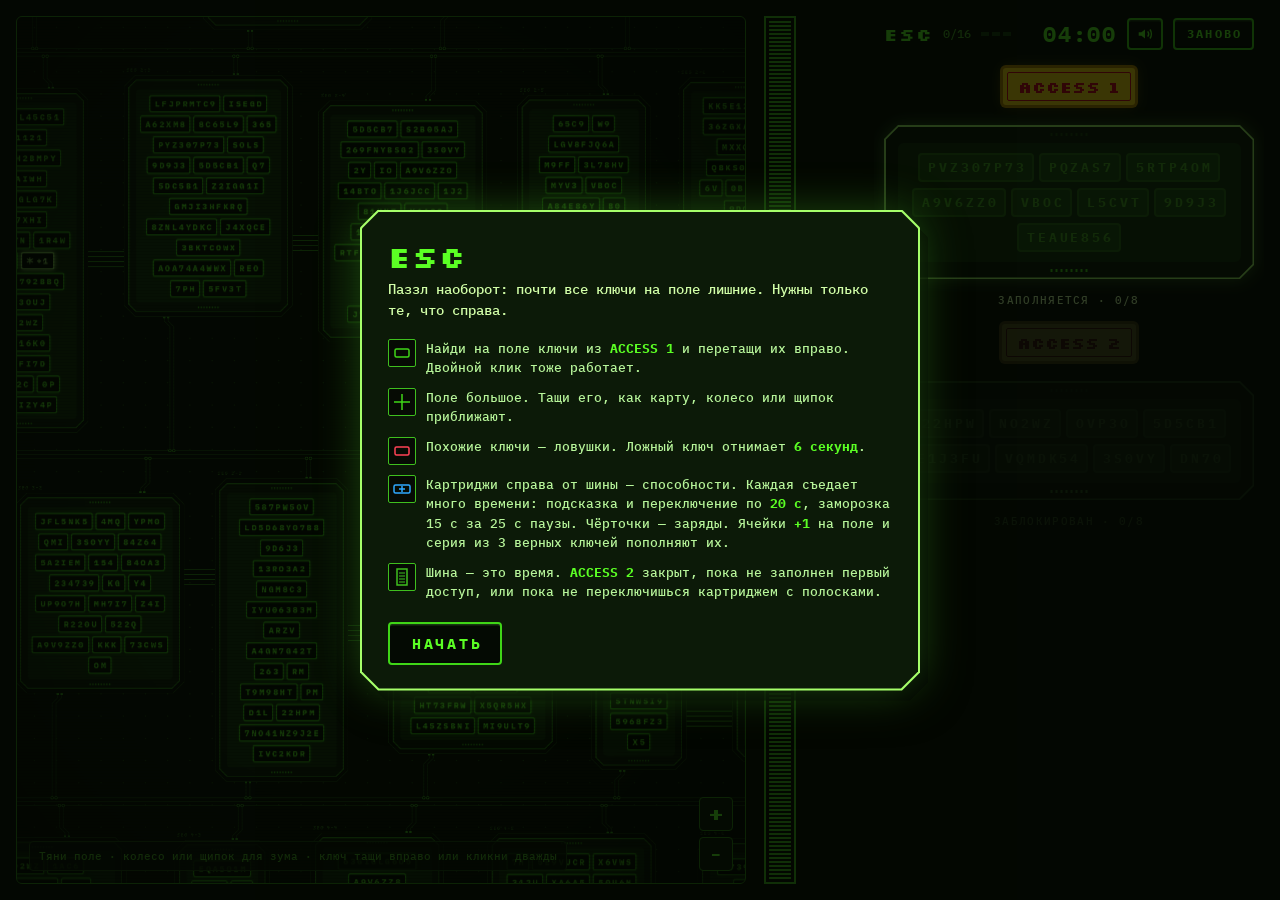
==== esc/index.html @ 10e75f6a "Add files via upload" ====
<!doctype html>
<html lang="ru">
<head>
<meta charset="utf-8">
<meta name="viewport" content="width=device-width, initial-scale=1, viewport-fit=cover">
<meta name="theme-color" content="#060b04">
<meta name="description" content="ESC Keyhunt — паззл наоборот: найди нужные ключи среди сотен лишних, пока шина не опустела.">
<title>ESC Keyhunt</title>
<link rel="icon" href="data:image/svg+xml,%3Csvg xmlns='http://www.w3.org/2000/svg' viewBox='0 0 32 32'%3E%3Crect width='32' height='32' rx='4' fill='%23060b04'/%3E%3Crect x='5' y='10' width='22' height='12' rx='2' fill='none' stroke='%233fd617' stroke-width='2.5'/%3E%3Crect x='9' y='14' width='4' height='4' fill='%235bff24'/%3E%3Crect x='15' y='14' width='8' height='4' fill='%235bff24'/%3E%3C/svg%3E">
<link rel="preconnect" href="https://fonts.googleapis.com">
<link rel="preconnect" href="https://fonts.gstatic.com" crossorigin>
<link rel="stylesheet" href="https://fonts.googleapis.com/css2?family=IBM+Plex+Mono:wght@500;700&family=Silkscreen:wght@400;700&display=swap">
<style>
/* Layout: pannable key field | data-bus timer + ability cartridges | access entities to fill. Single dark CRT look by design. */
:root{
  --board:#060b04; --module:#0c1a08; --module-inner:#13300c;
  --line:#2f8a16; --trace:#1a3f0e; --trace-hot:#3fbf1e;
  --key-fill:#040a03; --key-stroke:#3fd617; --key-text:#5bff24;
  --dim-fill:#1d4c10; --dim-stroke:#2a6a16; --dim-text:#47a824;
  --act-fill:#0a2205; --act-stroke:#a6ff6a; --act-text:#d2ffa8;
  --yellow:#ffe014; --yellow-deep:#b88a00; --red:#d4001c; --red-hot:#ff4256; --blue:#2fa8ff;
  --burn-fill:#170705; --burn-stroke:#6e1d14; --burn-text:#b5503f;
  --shade:rgba(3,7,2,.78);
  --font-key:"IBM Plex Mono", ui-monospace, Menlo, Consolas, monospace;
  --font-px:"Silkscreen", "IBM Plex Mono", ui-monospace, monospace;
  color-scheme:dark;
}
html{height:100%;box-sizing:border-box}
*,*::before,*::after{box-sizing:inherit}
body{height:100%;margin:0;background:var(--board);color:var(--key-text);font-family:var(--font-key);overflow:hidden;-webkit-font-smoothing:antialiased}
button{font:inherit;color:inherit}
[hidden]{display:none!important}
:focus-visible{outline:2px solid var(--yellow);outline-offset:2px}

.oct{clip-path:polygon(var(--c) 0,calc(100% - var(--c)) 0,100% var(--c),100% calc(100% - var(--c)),calc(100% - var(--c)) 100%,var(--c) 100%,0 calc(100% - var(--c)),0 var(--c))}

#app{height:100%;display:grid;grid-template-columns:minmax(0,1fr) auto minmax(300px,390px);gap:18px;
  padding-block:16px;padding-left:max(16px,env(safe-area-inset-left,0px));padding-right:max(16px,env(safe-area-inset-right,0px))}

/* ---------- field ---------- */
.field{position:relative;overflow:hidden;min-height:0;border:1.5px solid var(--line);border-radius:6px;background:var(--board);touch-action:none;cursor:grab;user-select:none;-webkit-user-select:none}
.field.panning{cursor:grabbing}
#world{position:absolute;left:0;top:0;transform-origin:0 0;will-change:transform;
  background-image:radial-gradient(circle,var(--trace) 1px,transparent 1.7px);background-size:40px 40px;background-position:20px 20px}
#traces{position:absolute;left:0;top:0;pointer-events:none}
.crt{position:absolute;inset:0;pointer-events:none;z-index:3;
  background:repeating-linear-gradient(to bottom,rgba(0,0,0,.16) 0 1px,transparent 1px 3px),
             radial-gradient(ellipse at center,transparent 58%,rgba(0,0,0,.5) 100%)}

.module{position:absolute}
.module .halo{--c:20px;position:absolute;inset:-8px;background:var(--trace)}
.module .halo::after{content:"";--c:19.6px;position:absolute;inset:1px;background:var(--board);clip-path:inherit}
.packet{position:absolute;left:0;top:0;width:16px;height:2px;border-radius:1px;background:var(--act-stroke);box-shadow:0 0 6px var(--act-stroke),0 0 12px rgba(166,255,106,.5);
  offset-rotate:auto;offset-distance:0%;will-change:offset-distance;animation:travel var(--dur,8s) linear infinite;animation-delay:var(--delay,0s);pointer-events:none;opacity:0}
@keyframes travel{0%{offset-distance:0%;opacity:0}3%{opacity:1}96%{opacity:1}100%{offset-distance:100%;opacity:0}}
@media (prefers-reduced-motion:reduce){.packet{display:none}}
.shell{--c:14px;position:relative;background:var(--line);padding:1.5px}
.body{--c:13.4px;position:relative;background:var(--module);padding:16px 12px}
.ticks{position:absolute;left:50%;transform:translateX(-50%);display:flex;gap:3px}
.ticks.t{top:6px}.ticks.b{bottom:6px}
.ticks i{width:2px;height:3px;background:var(--key-stroke)}
.keys{background:var(--module-inner);border-radius:6px;padding:10px 6px;display:flex;flex-wrap:wrap;gap:6px 5px;justify-content:center}

.key{display:inline-block;white-space:nowrap;font:700 15px/15px var(--font-key);letter-spacing:.23em;
  padding:6px calc(8px - .23em) 6px 8px;border:2px solid var(--key-stroke);border-radius:4px;background:var(--key-fill);color:var(--key-text);
  box-shadow:0 0 6px rgba(64,255,26,.18),inset 0 1.5px 0 rgba(128,255,89,.18),inset 0 -2px 0 rgba(0,0,0,.45)}
.field .key{cursor:grab}
.field .key:hover{border-color:var(--act-stroke);background:var(--act-fill);color:var(--act-text);box-shadow:0 0 10px rgba(128,255,77,.7)}
.key.dim{background:var(--dim-fill);border-color:var(--dim-stroke);color:var(--dim-text);box-shadow:none}
.field .key.spent{background:var(--dim-fill);border-color:var(--dim-stroke);color:var(--dim-text);box-shadow:none;opacity:.4;cursor:default}
.field .key.burned{background:var(--burn-fill);border-color:var(--burn-stroke);color:var(--burn-text);box-shadow:none;cursor:not-allowed}
.key.hint{border-color:var(--yellow)!important;box-shadow:0 0 14px rgba(255,224,20,.85)!important;animation:pulse .7s ease-in-out infinite alternate}
.key.shake{animation:shake .38s}
.key.ghost{position:fixed;z-index:60;pointer-events:none;border-color:var(--act-stroke);background:var(--act-fill);color:var(--act-text);
  box-shadow:0 0 14px rgba(128,255,77,.8),6px 8px 0 rgba(0,0,0,.6);transform-origin:center}
.key.ghost.bad{border-color:var(--red-hot);color:#ffb0b8;box-shadow:0 0 14px rgba(255,66,86,.8)}
@keyframes pulse{from{transform:scale(1)}to{transform:scale(1.12)}}
@keyframes shake{0%,100%{transform:translateX(0)}20%{transform:translateX(-5px)}40%{transform:translateX(5px)}60%{transform:translateX(-3px)}80%{transform:translateX(3px)}}

/* magnifier = Key Focus */
.focus{position:absolute;z-index:4;pointer-events:none;transform:translate(-50%,-50%);filter:drop-shadow(6px 8px 0 rgba(0,0,0,.7)) drop-shadow(0 0 16px rgba(102,255,51,.35))}
.focus .fo{--c:10px;background:var(--act-stroke);padding:3px}
.focus .fi{--c:8.8px;background:var(--key-fill);padding:11px 18px 12px 20px;font:700 24px/24px var(--font-key);letter-spacing:.23em;color:var(--key-text);white-space:nowrap}

.zoom{position:absolute;right:12px;bottom:12px;z-index:5;display:flex;flex-direction:column;gap:6px}
.zoom button{width:34px;height:34px;border:1.5px solid var(--line);border-radius:4px;background:var(--module);color:var(--key-text);font:700 16px/1 var(--font-px);cursor:pointer}
.zoom button:hover{border-color:var(--act-stroke)}
.legend{position:absolute;left:12px;bottom:12px;z-index:5;font:500 11px/1.5 var(--font-key);color:var(--dim-text);background:rgba(6,11,4,.8);padding:6px 9px;border:1px solid var(--trace);border-radius:4px;max-width:calc(100% - 80px)}
.toast{position:absolute;left:50%;top:14px;z-index:6;transform:translate(-50%,-8px);opacity:0;transition:opacity .2s,transform .2s;
  font:700 13px/1.3 var(--font-key);letter-spacing:.05em;padding:8px 14px;border-radius:4px;border:1.5px solid var(--line);background:var(--module);color:var(--key-text);pointer-events:none;text-align:center;max-width:calc(100% - 32px)}
.toast.show{opacity:1;transform:translate(-50%,0)}
.toast.bad{border-color:var(--red-hot);color:#ffb8bf;background:#1b0507}
.toast.warn{border-color:var(--yellow);color:var(--yellow);background:#191503}

/* ---------- rail: bus + abilities ---------- */
.rail{display:flex;gap:14px;align-items:stretch;min-height:0}
.bus{position:relative;width:32px;border:2px solid var(--trace-hot);background:var(--board)}
.bus .lanes{position:absolute;inset:3px;background:repeating-linear-gradient(to bottom,var(--lane,var(--trace-hot)) 0 2px,transparent 2px 4px)}
.bus .drain{position:absolute;left:3px;right:3px;top:3px;height:calc((100% - 6px) * var(--spent,0));background:repeating-linear-gradient(to bottom,var(--trace) 0 2px,var(--board) 2px 4px)}
.bus .flash{position:absolute;inset:0;background:var(--red-hot);opacity:0;pointer-events:none}
.bus .flash.on{animation:flash .5s}
.bus .flash.spend{background:var(--yellow)}
@keyframes flash{0%{opacity:.7}100%{opacity:0}}
#app.frozen .bus{--lane:var(--blue);border-color:var(--blue);box-shadow:0 0 14px rgba(47,168,255,.45)}
#app.low:not(.frozen) .bus{--lane:var(--red-hot);border-color:var(--red-hot);animation:lowblink 1s steps(2) infinite}
@keyframes lowblink{50%{border-color:var(--trace-hot)}}

.abilities{display:flex;flex-direction:column;justify-content:center;gap:16px}
.card{position:relative;width:46px;height:62px;padding:0;border:1.5px solid var(--trace-hot);border-radius:2px;background:var(--module);cursor:pointer;display:block}
.card svg{position:absolute;left:9px;top:10px;width:28px;height:28px}
.card .idx{position:absolute;right:4px;top:3px;font:400 7px/1 var(--font-px);color:var(--trace-hot)}
.card .port{position:absolute;left:5px;right:5px;bottom:6px;height:10px;background:var(--yellow);border-radius:1px;display:flex;justify-content:center;align-items:center;gap:4px;padding:0 3px;transition:background .2s}
.card .port i{width:4px;height:6px;background:var(--yellow-deep)}
.card .port i.pop{animation:pipout .45s ease-out forwards}
@keyframes pipout{0%{transform:scaleY(1.8);background:#fff}100%{transform:scaleY(0);opacity:0}}
.card .port.empty{background:#3a3720}
.card .port i.add{animation:pipin .5s ease-out}
@keyframes pipin{0%{transform:scaleY(0);background:#fff}60%{transform:scaleY(1.9);background:#fff}100%{transform:scaleY(1)}}
.card.charged{animation:charged .7s ease-out}
@keyframes charged{0%{box-shadow:0 0 0 0 rgba(255,224,20,.9);border-color:var(--yellow)}100%{box-shadow:0 0 0 14px rgba(255,224,20,0)}}

/* charge cells on the field */
.key.cell{--cc:var(--act-stroke);display:inline-flex;align-items:center;gap:5px;letter-spacing:.1em;padding:6px 9px 6px 7px;
  border-color:var(--cc);color:var(--cc);background:var(--key-fill);box-shadow:0 0 9px var(--cc),inset 0 0 8px rgba(0,0,0,.7);animation:cellglow 1.4s ease-in-out infinite alternate}
.key.cell svg{width:14px;height:14px;flex:none}
.cell-hint{--cc:#ff4256}.cell-freeze{--cc:#2fa8ff}.cell-swap{--cc:#a6ff6a}
.field .key.cell:hover{border-color:var(--cc);color:var(--cc);background:var(--act-fill);box-shadow:0 0 16px var(--cc)}
.field .key.cell.spent{animation:none;box-shadow:none}
@keyframes cellglow{to{filter:brightness(1.45)}}
.streak{font:700 11px/1 var(--font-key);letter-spacing:.1em;color:var(--dim-text);display:flex;gap:3px;align-items:center}
.streak i{width:8px;height:4px;background:var(--trace)}
.streak i.lit{background:#ff4256;box-shadow:0 0 5px #ff4256}
.card:hover:not(:disabled){border-color:var(--act-stroke);box-shadow:0 0 12px rgba(128,255,77,.5)}
.card:disabled{opacity:.35;cursor:not-allowed}
.card:disabled .port{background:#4d4a2a}
.card.on{border-color:var(--blue);box-shadow:0 0 14px rgba(47,168,255,.6)}
.card .tip{position:absolute;right:calc(100% + 10px);top:50%;transform:translateY(-50%);white-space:nowrap;font:500 11px/1.3 var(--font-key);color:var(--act-text);
  background:var(--module);border:1px solid var(--line);padding:5px 8px;border-radius:3px;opacity:0;pointer-events:none;transition:opacity .15s;z-index:8}
.card:hover .tip,.card:focus-visible .tip{opacity:1}

/* ---------- panel: access entities ---------- */
.panel{display:flex;flex-direction:column;gap:18px;min-height:0;overflow-y:auto;overflow-x:hidden;padding:2px 10px 10px}
.hud{display:flex;align-items:center;gap:10px;flex-wrap:wrap}
.brand{font:700 18px/1 var(--font-px);color:var(--key-text);letter-spacing:.06em}
.clock{font:700 22px/1 var(--font-key);letter-spacing:.08em;color:var(--key-text);font-variant-numeric:tabular-nums;margin-left:auto}
#app.low .clock{color:var(--red-hot)}
#app.frozen .clock{color:var(--blue)}
.score{font:500 12px/1 var(--font-key);color:var(--dim-text);font-variant-numeric:tabular-nums}
.btn{font:700 12px/1 var(--font-key);letter-spacing:.18em;padding:8px 10px 8px 12px;border:2px solid var(--key-stroke);border-radius:4px;background:var(--key-fill);color:var(--key-text);cursor:pointer;
  box-shadow:inset 0 1.5px 0 rgba(128,255,89,.18),inset 0 -2px 0 rgba(0,0,0,.45)}
.btn:hover{border-color:var(--act-stroke);box-shadow:0 0 10px rgba(128,255,77,.6)}
.btn.big{font-size:15px;padding:12px 18px 12px 22px}

.entity{display:flex;flex-direction:column;align-items:center;gap:16px;transition:opacity .25s,filter .25s}
.entity.locked{opacity:.34;filter:saturate(.6)}
.entity .emod{position:relative;width:100%;margin-top:4px}
.entity .shell{transition:background .2s}
.entity.active .shell{background:var(--act-stroke)}
.entity.active .emod{filter:drop-shadow(0 0 8px rgba(128,255,77,.35))}
.entity.done .shell{background:var(--line)}
.panel.drop .entity.active .shell{background:var(--yellow)}
.panel.drop .entity.active .emod{filter:drop-shadow(0 0 14px rgba(255,224,20,.5))}
.entity .keys{min-height:60px}
.entity .key{font-size:13px;line-height:13px}
.entity .key.got{animation:got .45s ease-out}
@keyframes got{0%{transform:scale(1.35);box-shadow:0 0 18px rgba(128,255,77,.9)}100%{transform:scale(1)}}
.ticks.prog i{background:var(--trace)}
.ticks.prog i.lit{background:var(--act-stroke);box-shadow:0 0 4px var(--act-stroke)}
.state{font:500 11px/1 var(--font-key);letter-spacing:.12em;color:var(--dim-text);text-transform:uppercase}
.entity.active .state{color:var(--act-text)}
.entity.done .state{color:var(--yellow)}

.tag{background:var(--yellow);border-radius:3px;padding:4px;box-shadow:0 0 0 3px var(--yellow-deep),0 0 14px rgba(255,217,0,.35)}
.tag span{display:block;border:1.5px solid var(--red);border-radius:2px;padding:6px 10px 5px;font:700 16px/1 var(--font-px);color:var(--red);white-space:nowrap}
.entity.locked .tag{box-shadow:0 0 0 3px var(--yellow-deep)}

/* ---------- overlays ---------- */
.overlay{position:fixed;inset:0;z-index:80;display:grid;place-items:center;background:var(--shade);padding:16px}
.dialog{filter:drop-shadow(0 0 22px rgba(102,255,51,.25)) drop-shadow(8px 10px 0 rgba(0,0,0,.7));max-width:min(560px,100%);width:100%}
.dialog .shell{--c:18px;padding:2px;background:var(--act-stroke)}
.dialog .body{--c:17px;padding:28px 26px 24px;background:var(--module);max-height:calc(100vh - 64px);overflow:auto}
.dialog h1{margin:0 0 6px;font:700 30px/1.1 var(--font-px);color:var(--key-text);letter-spacing:.04em;text-wrap:balance}
.dialog h1.bad{color:var(--red-hot)}
.dialog .sub{margin:0 0 18px;font:500 14px/1.5 var(--font-key);color:var(--act-text)}
.rules{list-style:none;margin:0 0 20px;padding:0;display:grid;gap:10px;font:500 13px/1.5 var(--font-key);color:#b7f59a}
.rules li{display:grid;grid-template-columns:28px 1fr;gap:10px;align-items:start}
.rules b{color:var(--key-text)}
.rules .ic{width:28px;height:28px;border:1.5px solid var(--trace-hot);border-radius:2px;background:var(--board);display:grid;place-items:center}
.rules .ic svg{width:20px;height:20px}
.stats{display:grid;grid-template-columns:repeat(3,1fr);gap:10px;margin:0 0 20px}
.stats div{background:var(--module-inner);border-radius:6px;padding:10px 12px}
.stats dt{font:500 10px/1 var(--font-key);letter-spacing:.14em;color:var(--dim-text);text-transform:uppercase;margin:0 0 6px}
.stats dd{margin:0;font:700 20px/1 var(--font-key);color:var(--key-text);font-variant-numeric:tabular-nums}
.actions{display:flex;gap:10px;flex-wrap:wrap}

/* ---------- effects ---------- */
.crt{animation:flicker 5s steps(1) infinite}
.crt::after{content:"";position:absolute;left:0;right:0;top:-140px;height:140px;background:linear-gradient(to bottom,transparent,rgba(120,255,80,.05) 60%,transparent);animation:roll 8s linear infinite}
@keyframes flicker{0%{opacity:1}46%{opacity:.9}47%{opacity:1}81%{opacity:.94}82%{opacity:1}}
@keyframes roll{to{transform:translateY(calc(100vh + 140px))}}
.tint{position:absolute;inset:0;pointer-events:none;z-index:2;opacity:0;transition:opacity .35s}
#app.frozen .tint{opacity:1;background:radial-gradient(ellipse at center,transparent 48%,rgba(47,168,255,.3) 100%);box-shadow:inset 0 0 0 2px rgba(47,168,255,.6),inset 0 0 70px rgba(47,168,255,.25)}
#app.low:not(.frozen) .tint{opacity:1;background:radial-gradient(ellipse at center,transparent 55%,rgba(255,40,60,.3) 100%);animation:lowpulse 1s ease-in-out infinite}
@keyframes lowpulse{50%{opacity:.3}}
.field.hit{animation:fieldshake .34s}
.field.hit .tint{opacity:1;background:rgba(255,40,60,.22);transition:none;animation:none}
@keyframes fieldshake{0%,100%{transform:translate(0,0)}20%{transform:translate(-7px,2px)}40%{transform:translate(6px,-3px)}60%{transform:translate(-4px,1px)}80%{transform:translate(3px,0)}}
.field.dead #world{filter:grayscale(.85) brightness(.55);transition:filter 1.2s}
.field.win .key:not(.spent){animation:winfade 1.4s forwards}
@keyframes winfade{30%{opacity:1;border-color:var(--act-stroke)}100%{opacity:.25}}
.banner{position:absolute;left:50%;top:42%;z-index:6;transform:translate(-50%,-50%);font:700 clamp(22px,5vw,46px)/1 var(--font-px);color:var(--yellow);letter-spacing:.06em;white-space:nowrap;pointer-events:none;opacity:0;text-shadow:0 0 18px rgba(255,224,20,.6)}
.banner.green{color:var(--key-text);text-shadow:0 0 18px rgba(91,255,36,.6)}
.banner.blue{color:var(--blue);text-shadow:0 0 18px rgba(47,168,255,.6)}
.banner.red{color:var(--red-hot);text-shadow:0 0 18px rgba(255,66,86,.6)}
.banner.show{animation:banner 1.6s ease-out forwards}
@keyframes banner{0%{opacity:0;transform:translate(-50%,-50%) scale(1.5);filter:blur(5px)}
  10%{opacity:1;transform:translate(-50%,-50%) scale(1);filter:none;text-shadow:-5px 0 rgba(255,40,60,.85),5px 0 rgba(47,168,255,.85)}
  16%{transform:translate(calc(-50% + 3px),-50%);text-shadow:3px 0 rgba(255,40,60,.85),-3px 0 rgba(47,168,255,.85)}
  22%{transform:translate(-50%,-50%);text-shadow:0 0 18px currentColor}
  75%{opacity:1;transform:translate(-50%,-50%)}100%{opacity:0;transform:translate(-50%,-62%)}}
.spark{position:fixed;z-index:70;width:5px;height:5px;pointer-events:none;box-shadow:0 0 6px currentColor}
.ring{position:absolute;width:44px;height:44px;margin:-22px 0 0 -22px;border:2px solid var(--yellow);border-radius:50%;pointer-events:none;animation:ring 1.2s ease-out both;box-shadow:0 0 10px rgba(255,224,20,.5)}
@keyframes ring{from{transform:scale(.3);opacity:1}to{transform:scale(6);opacity:0}}
.entity .shell.flash{animation:shellflash .55s}
@keyframes shellflash{0%{background:#eaffd9}100%{background:var(--act-stroke)}}
.snd{padding:5px 7px;line-height:0}
.snd svg{width:18px;height:18px}
.snd .x{display:none}
.snd[aria-pressed="true"] .x{display:inline}
.snd[aria-pressed="true"] .w{display:none}

/* ---------- narrow screens ---------- */
@media (max-width:820px){
  #app{grid-template-columns:minmax(0,1fr);grid-template-rows:minmax(240px,1fr) auto minmax(0,auto);gap:10px}
  .rail{flex-direction:row;align-items:center}
  .bus{width:auto;height:22px;flex:1}
  .bus .lanes{background:repeating-linear-gradient(to right,var(--lane,var(--trace-hot)) 0 2px,transparent 2px 4px)}
  .bus .drain{left:3px;top:3px;bottom:3px;right:auto;height:auto;width:calc((100% - 6px) * var(--spent,0));background:repeating-linear-gradient(to right,var(--trace) 0 2px,var(--board) 2px 4px)}
  .abilities{flex-direction:row;gap:10px}
  .card{width:40px;height:48px}
  .card svg{left:8px;top:5px;width:22px;height:22px}
  .card .port{bottom:5px;height:8px}
  .card .tip{display:none}
  .panel{max-height:42vh;display:grid;grid-template-columns:1fr 1fr;gap:12px;padding:0 0 6px}
  .hud{grid-column:1/-1}
  .entity{gap:12px}
  .entity .key{font-size:11px;line-height:11px;padding:5px calc(6px - .23em) 5px 6px}
  .entity .body{padding:14px 8px}
  .tag span{font-size:12px;padding:5px 7px 4px}
  .legend{display:none}
  .dialog h1{font-size:24px}
  .stats dd{font-size:17px}
}
@media (prefers-reduced-motion:reduce){*,*::before,*::after{animation-duration:.01ms!important;animation-iteration-count:1!important;transition-duration:.01ms!important}}
</style>
<style>:root{padding-top:env(safe-area-inset-top,0px);padding-bottom:env(safe-area-inset-bottom,0px)}</style>
</head>
<body>
<div id="app">
  <section class="field" id="field" aria-label="Поле ключей">
    <div id="world"></div>
    <div class="tint"></div>
    <div class="crt"></div>
    <div class="banner" id="banner" aria-hidden="true"></div>
    <div class="focus" id="focus" hidden><div class="fo oct"><div class="fi oct" id="focusText">UWOQN20</div></div></div>
    <div class="toast" id="toast" role="status" aria-live="polite"></div>
    <div class="legend">Тяни поле · колесо или щипок для зума · ключ тащи вправо или кликни дважды</div>
    <div class="zoom">
      <button type="button" id="zin" aria-label="Приблизить">+</button>
      <button type="button" id="zout" aria-label="Отдалить">−</button>
    </div>
  </section>

  <aside class="rail" aria-label="Время и способности">
    <div class="bus" id="bus" role="progressbar" aria-label="Оставшееся время" aria-valuemin="0" aria-valuemax="100" aria-valuenow="100">
      <div class="lanes"></div><div class="drain"></div><div class="flash" id="busFlash"></div>
    </div>
    <div class="abilities">
      <button type="button" class="card" id="abHint" aria-label="Подсветить ближайший нужный ключ">
        <span class="idx">1</span>
        <svg viewBox="0 0 20 20" aria-hidden="true"><path d="M2 5V2h3M15 2h3v3M18 15v3h-3M5 18H2v-3" fill="none" stroke="#43D11B" stroke-width="1.2"/><circle cx="10" cy="10" r="5.5" fill="none" stroke="#3FBF1E" stroke-width="1.5"/><circle cx="10" cy="10" r="3" fill="#E0202A"/></svg>
        <span class="port" id="pHint"></span>
        <span class="tip">Ближайший верный ключ · −20 с · клавиша 1</span>
      </button>
      <button type="button" class="card" id="abFreeze" aria-label="Заморозить время">
        <span class="idx">2</span>
        <svg viewBox="0 0 20 20" aria-hidden="true"><circle cx="10" cy="10" r="7" fill="none" stroke="#2FA8FF" stroke-width="1.5" stroke-dasharray="2 2"/><circle cx="10" cy="10" r="3.5" fill="none" stroke="#2FA8FF" stroke-width="1.5"/><rect x="9" y="9" width="2" height="2" fill="#2FA8FF"/></svg>
        <span class="port" id="pFreeze"></span>
        <span class="tip">Заморозка на 25 с · −15 с · клавиша 2</span>
      </button>
      <button type="button" class="card" id="abSwap" aria-label="Переключиться на другой доступ">
        <span class="idx">3</span>
        <svg viewBox="0 0 20 20" aria-hidden="true"><rect x="3" y="3" width="14" height="14" fill="none" stroke="#6CFF3A" stroke-width="1.5"/><rect x="6" y="6.5" width="8" height="1.5" fill="#6CFF3A"/><rect x="6" y="9.5" width="8" height="1.5" fill="#6CFF3A"/><rect x="6" y="12.5" width="8" height="1.5" fill="#6CFF3A"/></svg>
        <span class="port" id="pSwap"></span>
        <span class="tip">Переключить доступ · −20 с · клавиша 3</span>
      </button>
    </div>
  </aside>

  <section class="panel" id="panel" aria-label="Доступы">
    <div class="hud">
      <span class="brand">ESC</span>
      <span class="score" id="score">0/16</span>
      <span class="streak" id="streak" title="Серия: 3 верных ключа подряд дают +1 подсказку"><i></i><i></i><i></i></span>
      <span class="clock" id="clock">03:00</span>
      <button type="button" class="btn snd" id="mute" aria-label="Звук" aria-pressed="false"><svg viewBox="0 0 20 20" aria-hidden="true"><path d="M3 8h3l4-3v10l-4-3H3z" fill="currentColor"/><path class="w" d="M13 7c1.2 1.6 1.2 4.4 0 6M15.5 5c2.2 2.8 2.2 7.2 0 10" fill="none" stroke="currentColor" stroke-width="1.5"/><path class="x" d="M13 7l5 6M18 7l-5 6" stroke="currentColor" stroke-width="1.5"/></svg></button>
      <button type="button" class="btn" id="restart">ЗАНОВО</button>
    </div>
    <div id="entities" style="display:contents"></div>
  </section>
</div>

<div class="overlay" id="intro">
  <div class="dialog"><div class="shell oct"><div class="body oct">
    <h1>ESC</h1>
    <p class="sub">Паззл наоборот: почти все ключи на поле лишние. Нужны только те, что справа.</p>
    <ul class="rules">
      <li><span class="ic"><svg viewBox="0 0 20 20"><rect x="3" y="6" width="14" height="8" rx="1.5" fill="none" stroke="#3FD617" stroke-width="1.5"/></svg></span><span>Найди на поле ключи из <b>ACCESS 1</b> и перетащи их вправо. Двойной клик тоже работает.</span></li>
      <li><span class="ic"><svg viewBox="0 0 20 20"><path d="M10 2v16M2 10h16" stroke="#3FD617" stroke-width="1.5"/></svg></span><span>Поле большое. Тащи его, как карту, колесо или щипок приближают.</span></li>
      <li><span class="ic"><svg viewBox="0 0 20 20"><rect x="3" y="6" width="14" height="8" rx="1.5" fill="none" stroke="#ff4256" stroke-width="1.5"/></svg></span><span>Похожие ключи — ловушки. Ложный ключ отнимает <b>6 секунд</b>.</span></li>
      <li><span class="ic"><svg viewBox="0 0 20 20"><rect x="2" y="6" width="16" height="8" rx="1.5" fill="none" stroke="#2fa8ff" stroke-width="1.5"/><path d="M7 10h6M10 7v6" stroke="#2fa8ff" stroke-width="1.5"/></svg></span><span>Картриджи справа от шины — способности. Каждая съедает много времени: подсказка и переключение по <b>20 с</b>, заморозка 15 с за 25 с паузы. Чёрточки — заряды. Ячейки <b>+1</b> на поле и серия из 3 верных ключей пополняют их.</span></li>
      <li><span class="ic"><svg viewBox="0 0 20 20"><rect x="5" y="2" width="10" height="16" fill="none" stroke="#3FBF1E" stroke-width="1.5"/><path d="M7 6h6M7 9h6M7 12h6M7 15h6" stroke="#3FBF1E"/></svg></span><span>Шина — это время. <b>ACCESS 2</b> закрыт, пока не заполнен первый доступ, или пока не переключишься картриджем с полосками.</span></li>
    </ul>
    <div class="actions"><button type="button" class="btn big" id="start">НАЧАТЬ</button></div>
  </div></div></div>
</div>

<div class="overlay" id="result" hidden>
  <div class="dialog"><div class="shell oct"><div class="body oct">
    <h1 id="rTitle">ДОСТУП ОТКРЫТ</h1>
    <p class="sub" id="rSub"></p>
    <dl class="stats">
      <div><dt>Ключи</dt><dd id="rKeys">16/16</dd></div>
      <div><dt>Осталось</dt><dd id="rTime">00:00</dd></div>
      <div><dt>Ошибки</dt><dd id="rMiss">0</dd></div>
    </dl>
    <div class="actions"><button type="button" class="btn big" id="again">ЕЩЁ РАЗ</button></div>
  </div></div></div>
</div>

<script>
(() => {
"use strict";
const CFG = { time: 240, penalty: 6, perEntity: 8, cols: 6, rows: 4, decoys: 3, freeze: 25, hint: 4.5,
  cost: { hint: 20, freeze: 15, swap: 20 },
  charges: { hint: 3, freeze: 2, swap: 2 }, maxCharges: 4, cells: ["hint", "hint", "freeze", "freeze", "swap"], streakFor: 3 };
const ABILITY = { hint: { card: "abHint", pips: "pHint", name: "подсказка" }, freeze: { card: "abFreeze", pips: "pFreeze", name: "заморозка" }, swap: { card: "abSwap", pips: "pSwap", name: "переключатель" } };
const CELL_ICON = {
  hint: '<svg viewBox="0 0 14 14" aria-hidden="true"><circle cx="7" cy="7" r="5" fill="none" stroke="currentColor" stroke-width="1.5"/><circle cx="7" cy="7" r="2" fill="currentColor"/></svg>',
  freeze: '<svg viewBox="0 0 14 14" aria-hidden="true"><path d="M7 1v12M1.8 4l10.4 6M1.8 10l10.4-6" stroke="currentColor" stroke-width="1.5"/></svg>',
  swap: '<svg viewBox="0 0 14 14" aria-hidden="true"><rect x="1.5" y="1.5" width="11" height="11" fill="none" stroke="currentColor" stroke-width="1.3"/><path d="M4 4.5h6M4 7h6M4 9.5h6" stroke="currentColor" stroke-width="1.2"/></svg>'
};
const WIDTH = { narrow: 156, medium: 224, wide: 288 };
const COUNT = { narrow: [11, 14], medium: [16, 20], wide: [20, 25] };
const MAXLEN = { narrow: 7, medium: 11, wide: 11 };
const CHARS = "ABCDEFGHIJKLMNOPQRSTUVWXYZ0123456789";
const SIM = { O:"0QD", Q:"O0", D:"O0", "0":"O8D", I:"1L", L:"I1", "1":"I7L", "7":"1T", T:"7", "8":"B3", B:"8E", "3":"8E",
  E:"FB3", F:"E", "5":"S6", S:"5", "2":"Z", Z:"27", N:"MH", M:"NW", H:"N", V:"UY", U:"VW", W:"VM", Y:"V", C:"G", G:"C6", "6":"G9", "9":"6G", K:"X", X:"K", P:"R", R:"P" };
const LENS = [2,2,3,3,3,4,4,5,5,5,6,6,7,7,8,9,10,11];

const $ = id => document.getElementById(id);
const app = $("app"), field = $("field"), world = $("world"), panel = $("panel"), entsBox = $("entities");
const focus = $("focus"), focusText = $("focusText"), toastEl = $("toast");

let rnd = Math.random;
const mulberry = a => () => { a |= 0; a = a + 0x6D2B79F5 | 0; let t = Math.imul(a ^ a >>> 15, 1 | a); t = t + Math.imul(t ^ t >>> 7, 61 | t) ^ t; return ((t ^ t >>> 14) >>> 0) / 4294967296; };
const ri = (a, b) => a + Math.floor(rnd() * (b - a + 1));
const pick = a => a[Math.floor(rnd() * a.length)];
const clamp = (v, a, b) => Math.max(a, Math.min(b, v));
function randCode(maxL, minL = 2) {
  const L = pick(LENS.filter(l => l <= maxL && l >= minL));
  let s = ""; for (let i = 0; i < L; i++) s += rnd() < .62 ? CHARS[ri(0, 25)] : CHARS[ri(26, 35)];
  return s;
}
function mutate(c) {
  for (let n = 0; n < 30; n++) {
    const a = c.split("");
    if (rnd() < .72) {
      const idx = a.map((ch, i) => SIM[ch] ? i : -1).filter(i => i >= 0);
      if (!idx.length) continue;
      const i = pick(idx); a[i] = pick(SIM[a[i]].split(""));
    } else {
      const i = ri(0, a.length - 2); if (a[i] === a[i + 1]) continue;
      [a[i], a[i + 1]] = [a[i + 1], a[i]];
    }
    const r = a.join(""); if (r !== c) return r;
  }
  return c.slice(0, -1) + (c.endsWith("X") ? "K" : "X");
}

/* ---------------- state ---------------- */
let S = null;
const cam = { x: 0, y: 0, s: .8 };
let worldW = 0, worldH = 0;

function newState() {
  const seed = (Date.now() ^ Math.floor(Math.random() * 1e9)) >>> 0;
  rnd = mulberry(seed);
  const targetSet = new Set();
  const entities = [0, 1].map(i => ({ name: "ACCESS " + (i + 1), keys: [] }));
  for (const e of entities) {
    while (e.keys.length < CFG.perEntity) {
      const c = randCode(9, 4);
      if (targetSet.has(c) || !c.split("").some(ch => SIM[ch])) continue;
      targetSet.add(c); e.keys.push({ code: c, found: false, el: null, slot: null });
    }
  }
  const decoys = [];
  const taken = new Set(targetSet);
  for (const e of entities) for (const k of e.keys) {
    for (let d = 0; d < CFG.decoys; d++) { const m = mutate(k.code); if (!taken.has(m)) { taken.add(m); decoys.push(m); } }
  }
  const modules = [];
  for (let r = 0; r < CFG.rows; r++) {
    const row = [];
    for (let c = 0; c < CFG.cols; c++) {
      const size = pick(["narrow", "medium", "medium", "wide", "wide"]);
      const n = ri(COUNT[size][0], COUNT[size][1]);
      const keys = [];
      while (keys.length < n) { const k = randCode(MAXLEN[size]); if (!targetSet.has(k)) keys.push({ code: k, kind: "noise" }); }
      row.push({ size, keys, r, c });
    }
    modules.push(row);
  }
  const flat = modules.flat();
  const placeSpecial = (code, kind, ref) => {
    for (let n = 0; n < 200; n++) {
      const m = pick(flat);
      if (code.length > MAXLEN[m.size]) continue;
      const i = ri(0, m.keys.length - 1);
      if (m.keys[i].kind !== "noise") continue;
      m.keys[i] = { code, kind, ref }; return;
    }
  };
  for (const e of entities) for (const k of e.keys) placeSpecial(k.code, "target", k);
  for (const d of decoys) placeSpecial(d, "decoy");
  for (const c of CFG.cells) placeSpecial("+1", "cell", c);
  return {
    entities, modules, active: 0, total: CFG.time, timeLeft: CFG.time, running: false, over: false,
    frozenUntil: 0, charges: { ...CFG.charges }, mistakes: 0, found: 0, hintTimer: 0, streak: 0, cellsTaken: 0
  };
}

/* ---------------- field render ---------------- */
const SVGNS = "http://www.w3.org/2000/svg";
function svgEl(tag, attrs, parent) { const e = document.createElementNS(SVGNS, tag); for (const k in attrs) e.setAttribute(k, attrs[k]); parent.appendChild(e); return e; }

function moduleEl(m) {
  const d = document.createElement("div");
  d.className = "module";
  d.style.width = WIDTH[m.size] + "px";
  const ticks = cls => `<div class="ticks ${cls}">${"<i></i>".repeat(8)}</div>`;
  d.innerHTML = `<div class="halo oct"></div><div class="shell oct"><div class="body oct">${ticks("t")}<div class="keys"></div>${ticks("b")}</div></div>`;
  const box = d.querySelector(".keys");
  for (const k of m.keys) {
    const s = document.createElement("span");
    s.className = "key"; s.textContent = k.code; s.dataset.code = k.code;
    if (k.kind === "target") k.ref.el = s;
    if (k.kind === "cell") {
      s.className = "key cell cell-" + k.ref; s.dataset.cell = k.ref; s.dataset.code = "+1";
      s.innerHTML = CELL_ICON[k.ref] + "<span>+1</span>";
      s.setAttribute("aria-label", "Заряд: " + ABILITY[k.ref].name);
    }
    box.appendChild(s);
  }
  return d;
}

function renderField() {
  world.textContent = "";
  const svg = document.createElementNS(SVGNS, "svg"); svg.id = "traces"; world.appendChild(svg);
  const M = 180; let y = M; const rows = []; let maxX = 0; const bands = [];
  for (const row of S.modules) {
    let x = M + ri(0, 70); const placed = []; const base = y;
    for (const m of row) {
      const el = moduleEl(m);
      const top = y + ri(0, 50);
      el.style.left = x + "px"; el.style.top = top + "px";
      world.appendChild(el);
      placed.push({ el, x, y: top, w: WIDTH[m.size], h: 0 });
      x += WIDTH[m.size] + ri(60, 104);
    }
    let bottom = 0;
    for (const p of placed) { p.h = p.el.offsetHeight; bottom = Math.max(bottom, p.y + p.h); maxX = Math.max(maxX, p.x + p.w); }
    rows.push(placed); bands.push({ base, bottom }); y = bottom + ri(72, 100);
  }
  // trunk bundles run through the channels: above the first row, between rows, below the last row
  const trunks = [bands[0].base - 46];
  for (let i = 1; i < bands.length; i++) trunks.push(Math.round((bands[i - 1].bottom + bands[i].base) / 2) - 7);
  trunks.push(bands[bands.length - 1].bottom + 32);
  const spine0 = maxX + 70;
  worldW = spine0 + 2 * LANE + 160; worldH = bands[bands.length - 1].bottom + M;
  world.style.width = worldW + "px"; world.style.height = worldH + "px";
  svg.setAttribute("width", worldW); svg.setAttribute("height", worldH); svg.setAttribute("viewBox", `0 0 ${worldW} ${worldH}`);
  drawBoard(svg, rows, trunks, spine0);
}

/* Board routing.
   Every trace has a source and a sink:
   module --tap--> trunk (channel between rows) --> spine lane (45° turns, no crossings) --> edge connector "DATA BUS"
   which faces the timer bus in the UI. Neighbouring modules in a row are also linked by bridges. */
const PITCH = 7, LANE = 3 * PITCH + 12, TURN = 12;
function drawBoard(svg, rows, trunks, spine0) {
  const line = "#2f8a16", hot = "#3fbf1e", trunkC = "#1f5212", tapC = "#1a4410", pad = "#3fbf1e";
  const g = svgEl("g", { fill: "none", "stroke-linecap": "square" }, svg);
  const mid = Math.floor((trunks.length - 1) / 2);
  const x0 = 70;
  // finger order top→bottom: farther-above bundles first; inside a bundle the outer lane gets the outer finger
  const order = [];
  for (let i = 0; i < mid; i++) for (let k = 0; k < 3; k++) order.push([i, k]);
  for (let k = 0; k < 3; k++) order.push([mid, k]);
  for (let i = mid + 1; i < trunks.length; i++) for (let k = 0; k < 3; k++) order.push([i, k]);
  // within the "above" group: bundle i nearer to mid sits lower; lines k=0 (top) on top → order already right
  const midIdx = order.findIndex(([i, k]) => i === mid && k === 0);
  const fyOf = new Map(order.map(([i, k], n) => [i + ":" + k, trunks[mid] + (n - midIdx) * PITCH]));
  const fx = spine0 + 2 * LANE + 26;
  const routes = [];
  trunks.forEach((ty, i) => {
    const d = Math.abs(i - mid), laneBase = spine0 + (d - 1) * LANE;
    for (let k = 0; k < 3; k++) {
      const y = ty + k * PITCH, fy = fyOf.get(i + ":" + k);
      let dStr;
      if (i === mid) dStr = `M${x0} ${y} H${fx}`;
      else if (i < mid) { const lx = laneBase + (2 - k) * PITCH; dStr = `M${x0} ${y} H${lx - TURN} L${lx} ${y + TURN} V${fy - TURN} L${lx + TURN} ${fy} H${fx}`; }
      else { const lx = laneBase + k * PITCH; dStr = `M${x0} ${y} H${lx - TURN} L${lx} ${y - TURN} V${fy + TURN} L${lx + TURN} ${fy} H${fx}`; }
      svgEl("path", { d: dStr, stroke: trunkC, "stroke-width": 1.6 }, g);
      routes.push(dStr);
    }
    // terminator on the left: via column + resistor body
    svgEl("rect", { x: x0 - 30, y: ty - 5, width: 16, height: 3 * PITCH + 3, rx: 2, stroke: line, "stroke-width": 1.2, fill: "#0c1a08" }, g);
    for (let k = 0; k < 3; k++) {
      svgEl("line", { x1: x0 - 14, y1: ty + k * PITCH, x2: x0, y2: ty + k * PITCH, stroke: trunkC, "stroke-width": 1.6 }, g);
      svgEl("circle", { cx: x0, cy: ty + k * PITCH, r: 2.4, stroke: pad, "stroke-width": 1.2, fill: "#060b04" }, g);
    }
    const t = svgEl("text", { x: x0 - 30, y: ty - 10, fill: "#2f8a16", "font-family": "Silkscreen, monospace", "font-size": 9 }, g); t.textContent = "T" + i;
  });
  // edge connector: gold fingers on the right edge, pointing at the timer bus
  const fys = [...fyOf.values()], top = Math.min(...fys) - 14, bot = Math.max(...fys) + 14;
  svgEl("rect", { x: fx - 10, y: top, width: 64, height: bot - top, rx: 3, fill: "#0c1a08", stroke: line, "stroke-width": 1.5 }, g);
  for (const fy of fys) {
    svgEl("rect", { x: fx, y: fy - 2, width: 52, height: 4, fill: "#b88a00", stroke: "none" }, g);
    svgEl("rect", { x: fx, y: fy - 2, width: 52, height: 1.2, fill: "#ffe014", stroke: "none", opacity: .7 }, g);
  }
  const lbl = svgEl("text", { x: fx - 10, y: top - 8, fill: "#3fbf1e", "font-family": "Silkscreen, monospace", "font-size": 11 }, g); lbl.textContent = "DATA BUS >";
  // module taps into the trunk above and below
  rows.forEach((row, r) => row.forEach((m, c) => {
    const lab = svgEl("text", { x: m.x - 4, y: m.y - 14, fill: "#2a6a16", "font-family": "Silkscreen, monospace", "font-size": 9 }, g);
    lab.textContent = `SEG ${r + 1}-${c + 1}`;
    tap(m.x + Math.round(m.w * (.62 + rnd() * .14)), m.y - 8, trunks[r] + 2 * PITCH, -1);
    tap(m.x + Math.round(m.w * (.16 + rnd() * .14)), m.y + m.h + 8, trunks[r + 1], 1);
  }));
  function tap(px, sy, ty, dir) {
    const avail = Math.abs(ty - sy), jog = avail > 40 ? (rnd() < .5 ? -1 : 1) * 10 : 0;
    for (let k = 0; k < 2; k++) {
      const x = px + k * PITCH;
      const dStr = jog ? `M${x} ${sy} V${sy + dir * 8} L${x + jog} ${sy + dir * 18} V${ty}` : `M${x} ${sy} V${ty}`;
      svgEl("path", { d: dStr, stroke: tapC, "stroke-width": 1.4 }, g);
      svgEl("circle", { cx: x + jog, cy: ty, r: 2.3, fill: "#060b04", stroke: pad, "stroke-width": 1.1 }, g);
      svgEl("rect", { x: x - 2, y: sy - (dir < 0 ? 3 : 0), width: 4, height: 3, fill: pad, stroke: "none" }, g);
    }
  }
  // data packets travelling toward the connector
  const canTravel = window.CSS && CSS.supports && CSS.supports("offset-path", 'path("M0 0 H10")');
  const n = canTravel ? Math.min(9, routes.length) : 0;
  for (let i = 0; i < n; i++) {
    const dStr = routes[Math.floor(rnd() * routes.length)];
    const p = document.createElement("i"); p.className = "packet";
    p.style.offsetPath = `path("${dStr}")`;
    p.style.setProperty("--dur", (6 + rnd() * 5).toFixed(2) + "s");
    p.style.setProperty("--delay", (-rnd() * 10).toFixed(2) + "s");
    world.appendChild(p);
  }
  // horizontal bridges
  for (const row of rows) for (let i = 0; i < row.length - 1; i++) {
    const a = row[i], b = row[i + 1];
    const top = Math.max(a.y, b.y) + 40, bot = Math.min(a.y + a.h, b.y + b.h) - 70;
    if (bot - top < 10) continue;
    const yc = ri(top, bot), x1 = a.x + a.w + 6, x2 = b.x - 6;
    for (let k = 0; k < 4; k++) {
      const yy = yc + k * 9;
      svgEl("line", { x1, y1: yy, x2, y2: yy, stroke: line, "stroke-width": 2 }, g);
      svgEl("rect", { x: x1 - 2, y: yy - 2, width: 4, height: 4, fill: hot }, g);
      svgEl("rect", { x: x2 - 2, y: yy - 2, width: 4, height: 4, fill: hot }, g);
    }
  }
}

/* ---------------- panel render ---------------- */
function renderPanel() {
  entsBox.textContent = "";
  S.entities.forEach((e, i) => {
    const d = document.createElement("div");
    d.className = "entity"; d.dataset.i = i;
    d.innerHTML = `<div class="tag"><span>${e.name}</span></div>
      <div class="emod"><div class="shell oct"><div class="body oct"><div class="ticks t prog">${"<i></i>".repeat(e.keys.length)}</div><div class="keys"></div><div class="ticks b"><i></i><i></i><i></i><i></i><i></i><i></i><i></i><i></i></div></div></div></div>
      <div class="state"></div>`;
    const box = d.querySelector(".keys");
    for (const k of e.keys) {
      const s = document.createElement("span"); s.className = "key dim"; s.textContent = k.code; k.slot = s; box.appendChild(s);
    }
    e.box = d; entsBox.appendChild(d);
  });
  updatePanel();
}
function updatePanel() {
  let found = 0;
  S.entities.forEach((e, i) => {
    const n = e.keys.filter(k => k.found).length; found += n;
    const done = n === e.keys.length;
    e.box.classList.toggle("done", done);
    e.box.classList.toggle("active", !done && i === S.active && !S.over);
    e.box.classList.toggle("locked", !done && i !== S.active);
    e.box.querySelectorAll(".ticks.prog i").forEach((t, j) => t.classList.toggle("lit", j < n));
    e.box.querySelector(".state").textContent = done ? "открыт" : i === S.active ? `заполняется · ${n}/${e.keys.length}` : `заблокирован · ${n}/${e.keys.length}`;
  });
  S.found = found;
  $("score").textContent = `${found}/${S.entities.reduce((a, e) => a + e.keys.length, 0)}`;
  renderPips("pHint", S.charges.hint); renderPips("pFreeze", S.charges.freeze); renderPips("pSwap", S.charges.swap);
  $("streak").querySelectorAll("i").forEach((t, j) => t.classList.toggle("lit", j < S.streak % CFG.streakFor));
  const other = S.entities[1 - S.active];
  $("abHint").disabled = !S.running || S.charges.hint <= 0;
  $("abFreeze").disabled = !S.running || S.charges.freeze <= 0;
  $("abSwap").disabled = !S.running || S.charges.swap <= 0 || other.keys.every(k => k.found);
}

/* port dashes = charges left */
function renderPips(id, n) {
  const p = $(id);
  const live = [...p.children].filter(i => !i.classList.contains("pop"));
  while (live.length < n) { const i = document.createElement("i"); if (p.dataset.ready) i.className = "add"; p.appendChild(i); live.push(i); }
  p.dataset.ready = "1";
  while (live.length > n) { const i = live.pop(); i.classList.add("pop"); setTimeout(() => i.remove(), 450); }
  p.classList.toggle("empty", n === 0);
  p.parentElement.setAttribute("data-charges", n);
}

/* ---------------- sound (synthesized, starts after first interaction) ---------------- */
const SFX = (() => {
  let ctx = null, out = null, muted = false, nbuf = null;
  try { muted = localStorage.getItem("esc-muted") === "1"; } catch (_) {}
  function init() {
    if (ctx) { if (ctx.state === "suspended") ctx.resume().catch(() => {}); return; }
    const AC = window.AudioContext || window.webkitAudioContext; if (!AC) return;
    try { ctx = new AC(); } catch (_) { return; }
    out = ctx.createGain(); out.gain.value = muted ? 0 : .55;
    const comp = ctx.createDynamicsCompressor(); out.connect(comp); comp.connect(ctx.destination);
    const hg = ctx.createGain(); hg.gain.value = .016;
    const lp = ctx.createBiquadFilter(); lp.type = "lowpass"; lp.frequency.value = 170;
    [55, 55.35, 110.4].forEach(f => { const o = ctx.createOscillator(); o.type = "sawtooth"; o.frequency.value = f; o.connect(lp); o.start(); });
    lp.connect(hg); hg.connect(out);
  }
  function tone(f, d, { type = "square", v = .1, f2 = 0, at = 0, a = .004 } = {}) {
    if (!ctx || muted) return; const t = ctx.currentTime + at;
    const o = ctx.createOscillator(), g = ctx.createGain();
    o.type = type; o.frequency.setValueAtTime(f, t); if (f2) o.frequency.exponentialRampToValueAtTime(f2, t + d);
    g.gain.setValueAtTime(.0001, t); g.gain.exponentialRampToValueAtTime(v, t + a); g.gain.exponentialRampToValueAtTime(.0001, t + d);
    o.connect(g); g.connect(out); o.start(t); o.stop(t + d + .03);
  }
  function noise(d, { v = .12, f = 1800, q = .8, type = "bandpass", at = 0, f2 = 0 } = {}) {
    if (!ctx || muted) return;
    if (!nbuf) { nbuf = ctx.createBuffer(1, ctx.sampleRate, ctx.sampleRate); const ch = nbuf.getChannelData(0); for (let i = 0; i < ch.length; i++) ch[i] = Math.random() * 2 - 1; }
    const t = ctx.currentTime + at, s = ctx.createBufferSource(); s.buffer = nbuf;
    const fl = ctx.createBiquadFilter(); fl.type = type; fl.frequency.setValueAtTime(f, t); if (f2) fl.frequency.exponentialRampToValueAtTime(f2, t + d); fl.Q.value = q;
    const g = ctx.createGain(); g.gain.setValueAtTime(v, t); g.gain.exponentialRampToValueAtTime(.0001, t + d);
    s.connect(fl); fl.connect(g); g.connect(out); s.start(t); s.stop(t + d + .02);
  }
  return {
    init,
    get muted() { return muted; },
    setMuted(m) { muted = m; try { localStorage.setItem("esc-muted", m ? "1" : "0"); } catch (_) {} if (out) out.gain.setTargetAtTime(m ? 0 : .55, ctx.currentTime, .03); },
    hover() { tone(2600, .02, { v: .018 }); },
    grab() { tone(520, .08, { f2: 900, v: .06 }); noise(.05, { v: .04, f: 4200 }); },
    ok() { tone(660, .07, { v: .08 }); tone(990, .09, { v: .07, at: .06 }); tone(1320, .14, { v: .06, at: .12, type: "triangle" }); },
    lock() { noise(.07, { v: .22, f: 900, q: 2 }); tone(190, .1, { type: "triangle", v: .16, f2: 90 }); },
    wrong() { tone(220, .34, { type: "sawtooth", v: .11, f2: 68 }); tone(233, .34, { v: .05, f2: 72 }); noise(.26, { v: .12, f: 700, type: "lowpass" }); },
    denied() { tone(310, .08, { v: .07 }); tone(310, .08, { v: .07, at: .12 }); },
    unlock() { noise(.55, { v: .07, f: 300, f2: 6000, q: .7 }); [523, 659, 784, 1046].forEach((f, i) => tone(f, .24, { type: "triangle", v: .09, at: .08 + i * .07 })); },
    hint() { [0, .22, .44].forEach((at, i) => tone(1400, .5 - i * .1, { type: "sine", v: .1 / (i * 1.8 + 1), at, f2: 1280 })); },
    freeze() { noise(.9, { v: .09, f: 7500, f2: 1200, type: "highpass" }); tone(1900, .8, { type: "sine", v: .06, f2: 380 }); },
    swap() { tone(300, .16, { type: "sawtooth", v: .06, f2: 1300 }); noise(.12, { v: .05, f: 3000, at: .05 }); },
    near() { tone(3300, .09, { type: "sine", v: .011, a: .015 }); },
    pickup() { tone(440, .18, { type: "triangle", v: .07, f2: 1760 }); },
    charge() { tone(880, .08, { v: .06 }); tone(1175, .08, { v: .06, at: .07 }); tone(1760, .25, { type: "triangle", v: .08, at: .14 }); noise(.2, { v: .05, f: 5000, at: .1 }); },
    full() { tone(200, .12, { type: "triangle", v: .08 }); },
    low(urgent) { tone(urgent ? 1250 : 880, .05, { v: .045 }); },
    boot() { noise(.3, { v: .06, f: 200, f2: 3500 }); tone(110, .35, { type: "sawtooth", v: .05, f2: 440 }); },
    win() { [523, 659, 784, 1046, 1318].forEach((f, i) => tone(f, .3, { v: .055, at: i * .09 })); tone(1046, .9, { type: "triangle", v: .08, at: .5 }); },
    lose() { [440, 370, 311, 262].forEach((f, i) => tone(f, .34, { type: "sawtooth", v: .065, at: i * .16 })); noise(1, { v: .1, f: 420, f2: 60, type: "lowpass", at: .2 }); }
  };
})();
document.addEventListener("pointerdown", () => SFX.init(), true);
document.addEventListener("keydown", () => SFX.init(), true);
function syncMute() { $("mute").setAttribute("aria-pressed", SFX.muted ? "true" : "false"); $("mute").setAttribute("aria-label", SFX.muted ? "Включить звук" : "Выключить звук"); }
$("mute").addEventListener("click", () => { SFX.setMuted(!SFX.muted); syncMute(); });
syncMute();

/* ---------------- visual fx ---------------- */
const reduceMotion = window.matchMedia && matchMedia("(prefers-reduced-motion: reduce)").matches;
const centerOf = el => { const r = el.getBoundingClientRect(); return [r.left + r.width / 2, r.top + r.height / 2]; };
function burst(x, y, color, n = 12) {
  if (reduceMotion) return;
  for (let i = 0; i < n; i++) {
    const s = document.createElement("span"); s.className = "spark";
    s.style.left = x + "px"; s.style.top = y + "px"; s.style.background = color; s.style.color = color;
    if (i % 3 === 0) { s.style.width = "9px"; s.style.height = "2px"; }
    document.body.appendChild(s);
    const a = Math.random() * Math.PI * 2, d = 30 + Math.random() * 80;
    s.animate([{ transform: "translate(-50%,-50%) scale(1)", opacity: 1 },
      { transform: `translate(calc(-50% + ${Math.cos(a) * d}px), calc(-50% + ${Math.sin(a) * d}px)) rotate(${Math.random() * 270}deg) scale(.2)`, opacity: 0 }],
      { duration: 420 + Math.random() * 280, easing: "cubic-bezier(.2,.8,.3,1)" }).onfinish = () => s.remove();
  }
}
function banner(text, kind = "") { const b = $("banner"); b.textContent = text; b.className = "banner " + kind; void b.offsetWidth; b.classList.add("show"); }
function rings(wx, wy) {
  for (let i = 0; i < 3; i++) {
    const r = document.createElement("div"); r.className = "ring";
    r.style.left = wx + "px"; r.style.top = wy + "px"; r.style.animationDelay = (i * .28) + "s";
    world.appendChild(r); setTimeout(() => r.remove(), 2000);
  }
}
function hitField() { field.classList.remove("hit"); void field.offsetWidth; field.classList.add("hit"); setTimeout(() => field.classList.remove("hit"), 360); }
function flashShell(box) { const sh = box.querySelector(".shell"); sh.classList.remove("flash"); void sh.offsetWidth; sh.classList.add("flash"); }

/* ---------------- camera ---------------- */
function applyCam() { world.style.transform = `translate3d(${cam.x}px,${cam.y}px,0) scale(${cam.s})`; }
function clampCam() {
  const w = field.clientWidth, h = field.clientHeight;
  cam.x = clamp(cam.x, w * .5 - worldW * cam.s, w * .5);
  cam.y = clamp(cam.y, h * .5 - worldH * cam.s, h * .5);
}
function zoomAt(px, py, ns) {
  ns = clamp(ns, .3, 1.7);
  cam.x = px - (px - cam.x) * ns / cam.s; cam.y = py - (py - cam.y) * ns / cam.s; cam.s = ns;
  clampCam(); applyCam(); hideFocus();
}
let tween = 0;
function flyTo(wx, wy, s, ms = 650) {
  cancelAnimationFrame(tween); stopInertia();
  const w = field.clientWidth, h = field.clientHeight;
  const from = { ...cam }, to = { s, x: w / 2 - wx * s, y: h / 2 - wy * s };
  const t0 = performance.now();
  const step = t => {
    const p = Math.min(1, (t - t0) / ms), e = p < .5 ? 4 * p * p * p : 1 - Math.pow(-2 * p + 2, 3) / 2;
    cam.x = from.x + (to.x - from.x) * e; cam.y = from.y + (to.y - from.y) * e; cam.s = from.s + (to.s - from.s) * e;
    applyCam(); if (p < 1) tween = requestAnimationFrame(step);
  };
  tween = requestAnimationFrame(step);
}
function worldPos(el) {
  const r = el.getBoundingClientRect(), f = field.getBoundingClientRect();
  return { x: (r.left + r.width / 2 - f.left - cam.x) / cam.s, y: (r.top + r.height / 2 - f.top - cam.y) / cam.s };
}
function centerCam() {
  const w = field.clientWidth, h = field.clientHeight;
  cam.s = clamp(Math.min(w / worldW, h / worldH) * 1.9, .42, .85);
  cam.x = w / 2 - worldW * cam.s / 2; cam.y = h / 2 - worldH * cam.s / 2;
  clampCam(); applyCam();
}

/* ---------------- input ---------------- */
const pointers = new Map();
let gesture = null, inertiaRAF = 0, lastTap = { el: null, t: 0 };
function stopInertia() { cancelAnimationFrame(inertiaRAF); }

field.addEventListener("contextmenu", e => e.preventDefault());
field.addEventListener("pointerdown", e => {
  if (e.target.closest(".zoom")) return;
  cancelAnimationFrame(tween); stopInertia();
  // a mouse has one pointer: drop any stale entry left by a release we never saw
  for (const [id, p] of pointers) if (id === e.pointerId || (e.pointerType === "mouse" && p.type === "mouse")) pointers.delete(id);
  if (gesture && gesture.type === "key-drag") cancelDrag();
  if (!pointers.size) gesture = null;
  pointers.set(e.pointerId, { x: e.clientX, y: e.clientY, type: e.pointerType });
  try { field.setPointerCapture(e.pointerId); } catch (_) {}
  if (pointers.size === 2) {
    if (gesture && gesture.ghost) gesture.ghost.remove();
    const [a, b] = [...pointers.values()];
    const f = field.getBoundingClientRect();
    const mid = { x: (a.x + b.x) / 2 - f.left, y: (a.y + b.y) / 2 - f.top };
    gesture = { type: "pinch", d0: Math.hypot(a.x - b.x, a.y - b.y), s0: cam.s, wx: (mid.x - cam.x) / cam.s, wy: (mid.y - cam.y) / cam.s };
    return;
  }
  if (pointers.size > 2) return;
  const key = e.button === 0 ? e.target.closest(".key") : null;
  if (key && !key.classList.contains("spent") && !key.classList.contains("burned")) {
    gesture = { type: "key-pending", el: key, sx: e.clientX, sy: e.clientY, t: performance.now(), touch: e.pointerType !== "mouse", lx: e.clientX, ly: e.clientY };
  } else {
    gesture = { type: "pan", lx: e.clientX, ly: e.clientY, vx: 0, vy: 0, lt: performance.now() };
    field.classList.add("panning"); hideFocus();
  }
});
field.addEventListener("pointermove", e => {
  if (!pointers.has(e.pointerId)) {
    if (e.pointerType === "mouse") hoverFocus(e);
    return;
  }
  pointers.set(e.pointerId, { x: e.clientX, y: e.clientY, type: e.pointerType });
  if (!gesture) return;
  if (gesture.type === "pinch" && pointers.size >= 2) {
    const [a, b] = [...pointers.values()];
    const f = field.getBoundingClientRect();
    const mid = { x: (a.x + b.x) / 2 - f.left, y: (a.y + b.y) / 2 - f.top };
    const ns = clamp(gesture.s0 * Math.hypot(a.x - b.x, a.y - b.y) / gesture.d0, .3, 1.7);
    cam.s = ns; cam.x = mid.x - gesture.wx * ns; cam.y = mid.y - gesture.wy * ns; clampCam(); applyCam();
    return;
  }
  if (gesture.type === "key-pending") {
    const dist = Math.hypot(e.clientX - gesture.sx, e.clientY - gesture.sy);
    if (dist > 6) {
      if (gesture.touch && performance.now() - gesture.t < 200) {
        gesture = { type: "pan", lx: gesture.sx, ly: gesture.sy, vx: 0, vy: 0, lt: performance.now() };
        field.classList.add("panning");
      } else startKeyDrag(e);
    }
  }
  if (gesture.type === "key-drag") {
    gesture.lx = e.clientX; gesture.ly = e.clientY;
    gesture.ghost.style.left = (e.clientX - gesture.ox) + "px";
    gesture.ghost.style.top = (e.clientY - gesture.oy) + "px";
    panel.classList.toggle("drop", willPlace(gesture, e.clientX, e.clientY));
    return;
  }
  if (gesture.type === "pan") {
    const now = performance.now(), dx = e.clientX - gesture.lx, dy = e.clientY - gesture.ly, dt = Math.max(1, now - gesture.lt);
    cam.x += dx; cam.y += dy; clampCam(); applyCam();
    gesture.vx = .8 * (dx / dt) + .2 * gesture.vx; gesture.vy = .8 * (dy / dt) + .2 * gesture.vy;
    gesture.lx = e.clientX; gesture.ly = e.clientY; gesture.lt = now;
  }
});
function endPointer(e) {
  if (!pointers.has(e.pointerId)) return;
  pointers.delete(e.pointerId);
  if (!gesture) return;
  if (gesture.type === "pinch") { if (pointers.size === 0) gesture = null; else { const [p] = [...pointers.values()]; gesture = { type: "pan", lx: p.x, ly: p.y, vx: 0, vy: 0, lt: performance.now() }; } return; }
  if (gesture.type === "key-drag") {
    panel.classList.remove("drop");
    const g = gesture;
    const send = e.type !== "pointercancel" ? willPlace(g, e.clientX, e.clientY) : willPlace(g, g.lx, g.ly);
    gesture = null;
    if (send) tryCapture(g.el, g.ghost);
    else cancelDrag(g);
    return;
  }
  if (gesture.type === "key-pending") {
    const el = gesture.el, now = performance.now();
    gesture = null;
    if (lastTap.el === el && now - lastTap.t < 360) { lastTap = { el: null, t: 0 }; tryCapture(el, null); }
    else { lastTap = { el, t: now }; if (e.pointerType !== "mouse") showFocusFor(el); }
    return;
  }
  if (gesture.type === "pan") {
    field.classList.remove("panning");
    let { vx, vy } = gesture; gesture = null;
    if (performance.now() - (e.timeStamp || 0) > 80) {}
    if (Math.hypot(vx, vy) > .25) {
      let last = performance.now();
      const step = t => {
        const dt = t - last; last = t;
        cam.x += vx * dt; cam.y += vy * dt; clampCam(); applyCam();
        vx *= Math.pow(.92, dt / 16); vy *= Math.pow(.92, dt / 16);
        if (Math.hypot(vx, vy) > .02) inertiaRAF = requestAnimationFrame(step);
      };
      inertiaRAF = requestAnimationFrame(step);
    }
  }
}
// listen on window: a release outside the field (or the frame) must still end the gesture
window.addEventListener("pointerup", endPointer);
window.addEventListener("pointercancel", endPointer);
field.addEventListener("lostpointercapture", e => {
  const p = pointers.get(e.pointerId); if (!p) return;
  endPointer({ pointerId: e.pointerId, type: "pointerup", clientX: p.x, clientY: p.y, pointerType: e.pointerType, timeStamp: e.timeStamp });
});
window.addEventListener("blur", () => {
  for (const [id, p] of [...pointers]) endPointer({ pointerId: id, type: "pointerup", clientX: p.x, clientY: p.y, pointerType: p.type, timeStamp: 0 });
});
field.addEventListener("pointerleave", e => { if (e.pointerType === "mouse" && !pointers.size) hideFocus(); });

field.addEventListener("wheel", e => {
  e.preventDefault(); stopInertia(); cancelAnimationFrame(tween);
  const f = field.getBoundingClientRect(), px = e.clientX - f.left, py = e.clientY - f.top;
  const k = e.deltaMode === 1 ? 33 : e.deltaMode === 2 ? 400 : 1;
  const dx = e.deltaX * k, dy = e.deltaY * k;
  const mouseWheel = !e.ctrlKey && e.deltaX === 0 && (e.deltaMode !== 0 || (Math.abs(e.deltaY) >= 50 && Number.isInteger(e.deltaY)));
  if (e.ctrlKey || mouseWheel) zoomAt(px, py, cam.s * Math.exp(-dy * (e.ctrlKey ? .012 : .0016)));
  else { cam.x -= dx; cam.y -= dy; clampCam(); applyCam(); hideFocus(); }
}, { passive: false });

$("zin").addEventListener("click", () => zoomAt(field.clientWidth / 2, field.clientHeight / 2, cam.s * 1.25));
$("zout").addEventListener("click", () => zoomAt(field.clientWidth / 2, field.clientHeight / 2, cam.s / 1.25));

function overPanel(x, y) {
  const inR = r => x >= r.left - 12 && x <= r.right + 12 && y >= r.top - 12 && y <= r.bottom + 12;
  return inR(panel.getBoundingClientRect()) || inR(document.querySelector(".rail").getBoundingClientRect());
}
// a drag places the key when it ends over the panel/rail, or when it moved toward the panel by 40px+
function willPlace(g, x, y) {
  if (overPanel(x, y)) return true;
  const r = panel.getBoundingClientRect();
  const vx = r.left + r.width / 2 - g.sx, vy = r.top + r.height / 2 - g.sy, L = Math.hypot(vx, vy) || 1;
  return ((x - g.sx) * vx + (y - g.sy) * vy) / L > 40;
}
function cancelDrag(g = gesture) {
  if (!g || !g.ghost) return;
  g.el.style.opacity = "";
  const ghost = g.ghost; g.ghost = null;
  ghost.animate([{ opacity: 1 }, { opacity: 0 }], { duration: 160 }).onfinish = () => ghost.remove();
  if (g === gesture) gesture = null;
  panel.classList.remove("drop");
}
function startKeyDrag(e) {
  const el = gesture.el, r = el.getBoundingClientRect(), sx = gesture.sx, sy = gesture.sy;
  const ghost = document.createElement("span");
  ghost.className = "key ghost"; ghost.textContent = el.dataset.code;
  if (el.dataset.cell) { ghost.className = "key ghost cell cell-" + el.dataset.cell; ghost.innerHTML = el.innerHTML; }
  ghost.style.fontSize = (15 * Math.max(cam.s, .9)) + "px";
  document.body.appendChild(ghost);
  const gr = ghost.getBoundingClientRect();
  const ox = gr.width / 2, oy = gr.height / 2;
  ghost.style.left = (e.clientX - ox) + "px"; ghost.style.top = (e.clientY - oy) + "px";
  el.style.opacity = ".25"; hideFocus(); SFX.grab();
  gesture = { type: "key-drag", el, ghost, ox, oy, sx, sy, lx: e.clientX, ly: e.clientY };
  if (!S.running && !S.over) start();
}

/* magnifier */
function hoverFocus(e) {
  const k = e.target.closest && e.target.closest(".key");
  if (k && !k.classList.contains("spent") && !k.dataset.cell) showFocusFor(k); else hideFocus();
}
function showFocusFor(k) {
  if (cam.s > 1.25) { hideFocus(); return; }
  const r = k.getBoundingClientRect(), f = field.getBoundingClientRect();
  if (focus.hidden || focusText.textContent !== k.dataset.code) SFX.hover();
  focusText.textContent = k.dataset.code;
  focus.style.left = (r.left + r.width / 2 - f.left) + "px";
  focus.style.top = (r.top + r.height / 2 - f.top) + "px";
  focus.hidden = false;
}
function hideFocus() { focus.hidden = true; }

/* ---------------- game logic ---------------- */
let toastT = 0;
function toast(msg, kind = "") {
  toastEl.textContent = msg; toastEl.className = "toast show " + kind;
  clearTimeout(toastT); toastT = setTimeout(() => toastEl.classList.remove("show"), 2200);
}
function flyGhost(ghost, toEl, ok, done) {
  const a = ghost.getBoundingClientRect(), b = toEl.getBoundingClientRect();
  const dx = b.left + b.width / 2 - (a.left + a.width / 2), dy = b.top + b.height / 2 - (a.top + a.height / 2);
  if (!ok) ghost.classList.add("bad");
  ghost.animate([{ transform: "translate(0,0) scale(1)", opacity: 1 }, { transform: `translate(${dx}px,${dy}px) scale(${ok ? .9 : .6})`, opacity: ok ? .9 : 0 }],
    { duration: ok ? 380 : 300, easing: "cubic-bezier(.3,.7,.2,1)" }).onfinish = () => { ghost.remove(); done && done(); };
}
function ghostFrom(el) {
  const r = el.getBoundingClientRect();
  const g = document.createElement("span"); g.className = "key ghost"; g.textContent = el.dataset.code;
  if (el.dataset.cell) { g.className = "key ghost cell cell-" + el.dataset.cell; g.innerHTML = el.innerHTML; }
  g.style.fontSize = (15 * cam.s) + "px"; g.style.left = r.left + "px"; g.style.top = r.top + "px";
  document.body.appendChild(g); return g;
}

function tryCapture(el, ghost) {
  if (S.over) { if (ghost) ghost.remove(); el.style.opacity = ""; return; }
  if (!S.running) start();
  hideFocus();
  if (el.dataset.cell) { collectCell(el, ghost); return; }
  const code = el.dataset.code;
  const ent = S.entities[S.active];
  const slot = ent.keys.find(k => k.code === code && !k.found);
  if (slot) {
    slot.found = true;
    el.style.opacity = ""; el.classList.add("spent"); el.classList.remove("hint");
    const g = ghost || ghostFrom(el);
    const [kx, ky] = centerOf(ghost || el); burst(kx, ky, "#a6ff6a", 9); SFX.ok();
    flyGhost(g, slot.slot, true, () => {
      slot.slot.classList.remove("dim"); slot.slot.classList.add("got");
      const [sx, sy] = centerOf(slot.slot); burst(sx, sy, "#5bff24", 14); SFX.lock(); flashShell(ent.box);
    });
    S.streak++;
    if (S.streak % CFG.streakFor === 0) setTimeout(() => grant("hint", `Серия ${S.streak}: +1 подсказка`, slot.slot), 420);
    afterFound(S.active);
    return;
  }
  el.style.opacity = "";
  const other = S.entities.findIndex((e, i) => i !== S.active && e.keys.some(k => k.code === code && !k.found));
  if (other >= 0) {
    if (ghost) flyGhost(ghost, S.entities[other].box, false);
    SFX.denied();
    toast(`Этот ключ для ${S.entities[other].name}. Он закрыт: сначала ${ent.name} или переключись`, "warn");
    S.entities[other].box.querySelector(".tag").animate([{ transform: "translateX(0)" }, { transform: "translateX(-6px)" }, { transform: "translateX(6px)" }, { transform: "translateX(0)" }], { duration: 300 });
    return;
  }
  if (ghost) flyGhost(ghost, ent.box, false);
  S.timeLeft = Math.max(0, S.timeLeft - CFG.penalty); S.mistakes++; S.streak = 0; updatePanel();
  { const [wx, wy] = centerOf(el); burst(wx, wy, "#ff4256", 10); }
  SFX.wrong(); hitField();
  el.classList.add("burned", "shake"); setTimeout(() => el.classList.remove("shake"), 400);
  flashBus(false);
  toast(`Ложный ключ ${code} · −${CFG.penalty} с`, "bad");
  updateClock();
}
function afterFound(i) {
  const e = S.entities[i];
  const done = e.keys.every(k => k.found);
  if (S.entities.every(x => x.keys.every(k => k.found))) { updatePanel(); finish(true); return; }
  if (done) {
    S.active = S.entities.findIndex(x => !x.keys.every(k => k.found));
    toast(`${e.name} открыт · переход к ${S.entities[S.active].name}`);
    setTimeout(() => { banner(`${e.name} OPEN`, "green"); SFX.unlock(); }, 280);
    setTimeout(() => grant("freeze", `${e.name} открыт: +1 заморозка`, e.box.querySelector(".tag")), 900);
  }
  updatePanel();
}

/* recharging */
function chargeCard(kind) {
  const card = $(ABILITY[kind].card);
  card.classList.remove("charged"); void card.offsetWidth; card.classList.add("charged");
  const [cx, cy] = centerOf(card); burst(cx, cy, "#ffe014", 12); SFX.charge();
}
// bonus charge that flies from a source element (slot, tag) into the cartridge
function grant(kind, msg, fromEl) {
  if (S.over || S.charges[kind] >= CFG.maxCharges) return;
  S.charges[kind]++;
  const card = $(ABILITY[kind].card);
  if (fromEl && !reduceMotion) {
    const g = document.createElement("span"); g.className = "key ghost cell cell-" + kind; g.innerHTML = CELL_ICON[kind] + "<span>+1</span>";
    const r = fromEl.getBoundingClientRect(); g.style.left = r.left + "px"; g.style.top = r.top + "px";
    document.body.appendChild(g);
    flyGhost(g, card, true, () => { updatePanel(); chargeCard(kind); });
  } else { updatePanel(); chargeCard(kind); }
  toast(msg);
}
function collectCell(el, ghost) {
  const kind = el.dataset.cell;
  el.style.opacity = "";
  if (S.charges[kind] >= CFG.maxCharges) {
    if (ghost) ghost.animate([{ opacity: 1 }, { opacity: 0 }], { duration: 160 }).onfinish = () => ghost.remove();
    el.classList.add("shake"); setTimeout(() => el.classList.remove("shake"), 400);
    SFX.full(); toast(`Картридж «${ABILITY[kind].name}» полон: максимум ${CFG.maxCharges}`, "warn");
    return;
  }
  el.classList.add("spent"); S.charges[kind]++; S.cellsTaken++;
  const [kx, ky] = centerOf(ghost || el); burst(kx, ky, getComputedStyle(el).getPropertyValue("--cc").trim() || "#ffe014", 10);
  SFX.pickup();
  const g = ghost || ghostFrom(el);
  flyGhost(g, $(ABILITY[kind].card), true, () => { updatePanel(); chargeCard(kind); });
  toast(`+1 заряд: ${ABILITY[kind].name}`);
}

/* abilities: each one burns a lot of time */
function flashBus(spend) {
  const f = $("busFlash"); f.classList.remove("on", "spend"); void f.offsetWidth;
  if (spend) f.classList.add("spend"); f.classList.add("on");
}
function payTime(kind) {
  const c = CFG.cost[kind];
  if (S.timeLeft <= c + 1) { SFX.full(); toast(`Не хватит времени: нужно ${c} с`, "bad"); return false; }
  S.timeLeft -= c; flashBus(true); updateClock();
  return true;
}
function useHint() {
  if (!S.running || S.charges.hint <= 0) return;
  const ent = S.entities[S.active];
  const w = field.clientWidth, h = field.clientHeight;
  const cx = (w / 2 - cam.x) / cam.s, cy = (h / 2 - cam.y) / cam.s;
  let best = null, bd = Infinity;
  for (const k of ent.keys) if (!k.found && k.el) {
    const p = worldPos(k.el), d = Math.hypot(p.x - cx, p.y - cy);
    if (d < bd) { bd = d; best = { k, p }; }
  }
  if (!best) return;
  if (!payTime("hint")) return;
  S.charges.hint--; updatePanel();
  document.querySelectorAll(".field .key.hint").forEach(x => x.classList.remove("hint"));
  best.k.el.classList.add("hint");
  clearTimeout(S.hintTimer); S.hintTimer = setTimeout(() => best.k.el.classList.remove("hint"), CFG.hint * 1000);
  flyTo(best.p.x, best.p.y, Math.max(cam.s, .95));
  SFX.hint(); setTimeout(() => rings(best.p.x, best.p.y), 560);
  toast(`Ближайший ключ: ${best.k.code} · −${CFG.cost.hint} с`);
}
function useFreeze() {
  if (!S.running || S.charges.freeze <= 0) return;
  if (!payTime("freeze")) return;
  S.charges.freeze--;
  S.frozenUntil = Math.max(performance.now(), S.frozenUntil) + CFG.freeze * 1000;
  updatePanel(); toast(`Заморозка на ${CFG.freeze} с · −${CFG.cost.freeze} с`);
  SFX.freeze(); banner("FREEZE", "blue");
}
function useSwap() {
  if (!S.running || S.charges.swap <= 0) return;
  const o = 1 - S.active;
  if (S.entities[o].keys.every(k => k.found)) return;
  if (!payTime("swap")) return;
  S.charges.swap--; S.active = o; updatePanel();
  toast(`Заполняется ${S.entities[o].name} · −${CFG.cost.swap} с`);
  SFX.swap(); banner(`> ${S.entities[o].name}`); flashShell(S.entities[o].box);
}
$("abHint").addEventListener("click", useHint);
$("abFreeze").addEventListener("click", useFreeze);
$("abSwap").addEventListener("click", useSwap);

/* time */
const fmt = s => { s = Math.ceil(s); return String(Math.floor(s / 60)).padStart(2, "0") + ":" + String(s % 60).padStart(2, "0"); };
function updateClock() {
  const p = S.timeLeft / S.total;
  $("bus").style.setProperty("--spent", (1 - p).toFixed(4));
  $("bus").setAttribute("aria-valuenow", Math.round(p * 100));
  $("clock").textContent = fmt(S.timeLeft);
  app.classList.toggle("low", S.running && S.timeLeft < 30);
}
/* proximity: a barely audible ping when a needed key of the active access drifts into the middle of the view */
let proxT = 0, lastPing = 0;
function proximity() {
  if (!S || !S.running || S.over || cam.s < .5) return;
  const w = field.clientWidth, h = field.clientHeight, now = performance.now();
  for (const k of S.entities[S.active].keys) {
    if (k.found || k.wx == null) continue;
    const dx = Math.abs(cam.x + k.wx * cam.s - w / 2), dy = Math.abs(cam.y + k.wy * cam.s - h / 2);
    if (!k.near && dx < w * .28 && dy < h * .28) {
      if (now - lastPing < 900) continue; // at most one faint ping per ~second
      k.near = true; lastPing = now; SFX.near(); break;
    }
    if (k.near && (dx > w * .6 || dy > h * .6)) k.near = false;
  }
}
let last = performance.now();
function loop(t) {
  const dt = Math.min(.1, (t - last) / 1000); last = t;
  if (t - proxT > 140) { proxT = t; proximity(); }
  if (S && S.running && !S.over) {
    const frozen = t < S.frozenUntil;
    app.classList.toggle("frozen", frozen); $("abFreeze").classList.toggle("on", frozen);
    if (!frozen) S.timeLeft -= dt;
    const sec = Math.ceil(S.timeLeft);
    if (sec !== S.lastSec) { S.lastSec = sec; if (!frozen && sec <= 30 && sec > 0) SFX.low(sec <= 10); }
    if (S.timeLeft <= 0) { S.timeLeft = 0; finish(false); }
    updateClock();
  }
  requestAnimationFrame(loop);
}

function start() {
  if (!S || S.running || S.over) return;
  S.running = true; last = performance.now();
  $("intro").hidden = true; updatePanel();
  SFX.init(); SFX.boot(); banner("ESC", "green");
}
function finish(win) {
  S.over = true; S.running = false;
  app.classList.remove("frozen", "low"); $("abFreeze").classList.remove("on");
  updatePanel(); updateClock();
  if (win) { SFX.win(); field.classList.add("win"); banner("ACCESS GRANTED", "green"); }
  else { SFX.lose(); field.classList.add("dead"); hitField(); banner("LINK LOST", "red"); }
  const total = S.entities.reduce((a, e) => a + e.keys.length, 0);
  $("rTitle").textContent = win ? "ДОСТУП ОТКРЫТ" : "СОЕДИНЕНИЕ ПОТЕРЯНО";
  $("rTitle").classList.toggle("bad", !win);
  $("rSub").textContent = win ? "Оба доступа заполнены. Лишние ключи остались на поле." : "Шина опустела раньше, чем открылись оба доступа.";
  $("rKeys").textContent = `${S.found}/${total}`;
  $("rTime").textContent = fmt(S.timeLeft);
  $("rMiss").textContent = S.mistakes;
  setTimeout(() => { $("result").hidden = false; $("again").focus(); }, 1500);
}

async function newGame(autoStart) {
  document.querySelectorAll(".key.ghost").forEach(g => g.remove());
  clearTimeout(S && S.hintTimer);
  S = newState();
  app.classList.remove("frozen", "low"); field.classList.remove("win", "dead", "hit");
  for (const id of ["pHint", "pFreeze", "pSwap"]) { $(id).textContent = ""; delete $(id).dataset.ready; }
  renderField(); renderPanel(); centerCam(); updateClock(); hideFocus();
  for (const e of S.entities) for (const k of e.keys) if (k.el) { const p = worldPos(k.el); k.wx = p.x; k.wy = p.y; k.near = false; }
  $("result").hidden = true;
  if (autoStart) start();
}

$("start").addEventListener("click", () => start());
$("again").addEventListener("click", () => newGame(true));
$("restart").addEventListener("click", () => newGame(!$("intro").hidden ? false : true));

document.addEventListener("keydown", e => {
  if (e.target.closest && e.target.closest("input,textarea")) return;
  if (e.key === "1") useHint();
  else if (e.key === "2") useFreeze();
  else if (e.key === "3") useSwap();
  else if (e.key === "m" || e.key === "M" || e.key === "ь" || e.key === "Ь") { SFX.setMuted(!SFX.muted); syncMute(); }
  else if (e.key === "r" || e.key === "R" || e.key === "к" || e.key === "К") newGame(!$("intro").hidden ? false : true);
  else if (e.key === "+" || e.key === "=") zoomAt(field.clientWidth / 2, field.clientHeight / 2, cam.s * 1.2);
  else if (e.key === "-") zoomAt(field.clientWidth / 2, field.clientHeight / 2, cam.s / 1.2);
  else if (e.key.startsWith("Arrow")) {
    const d = 120; if (e.key === "ArrowLeft") cam.x += d; if (e.key === "ArrowRight") cam.x -= d; if (e.key === "ArrowUp") cam.y += d; if (e.key === "ArrowDown") cam.y -= d;
    clampCam(); applyCam(); e.preventDefault();
  }
});
window.addEventListener("resize", () => { clampCam(); applyCam(); });

const fontsReady = document.fonts && document.fonts.load
  ? Promise.race([Promise.all([document.fonts.load('700 15px "IBM Plex Mono"'), document.fonts.load('700 16px "Silkscreen"')]), new Promise(r => setTimeout(r, 1800))])
  : Promise.resolve();
fontsReady.catch(() => {}).then(() => { newGame(false); requestAnimationFrame(loop); });
})();
</script>
</body>
</html>
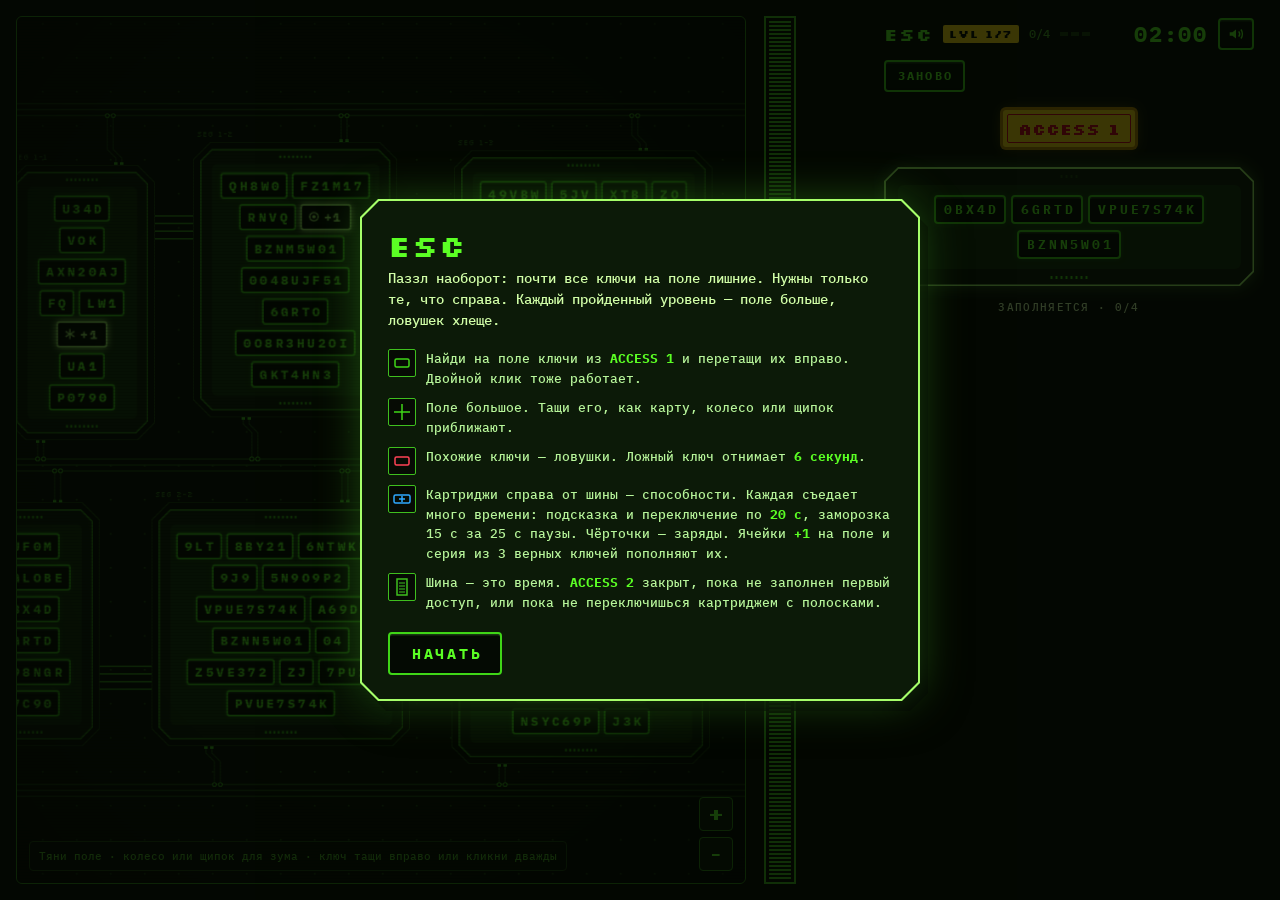
==== commit b7d1a6ba: "Add files via upload" ====
--- a/esc/index.html
+++ b/esc/index.html
@@ -163,6 +163,8 @@
 .entity .keys{min-height:60px}
 .entity .key{font-size:13px;line-height:13px}
 .entity .key.got{animation:got .45s ease-out}
+.entity .key.dim{opacity:.55;text-decoration:line-through;text-decoration-thickness:2px;text-decoration-color:rgba(91,255,36,.45)}
+.lvl{font:700 11px/1 var(--font-px);color:var(--board);background:var(--yellow);padding:4px 6px 3px;border-radius:2px;letter-spacing:.06em}
 @keyframes got{0%{transform:scale(1.35);box-shadow:0 0 18px rgba(128,255,77,.9)}100%{transform:scale(1)}}
 .ticks.prog i{background:var(--trace)}
 .ticks.prog i.lit{background:var(--act-stroke);box-shadow:0 0 4px var(--act-stroke)}
@@ -300,6 +302,7 @@
   <section class="panel" id="panel" aria-label="Доступы">
     <div class="hud">
       <span class="brand">ESC</span>
+      <span class="lvl" id="lvl">LVL 1</span>
       <span class="score" id="score">0/16</span>
       <span class="streak" id="streak" title="Серия: 3 верных ключа подряд дают +1 подсказку"><i></i><i></i><i></i></span>
       <span class="clock" id="clock">03:00</span>
@@ -313,7 +316,7 @@
 <div class="overlay" id="intro">
   <div class="dialog"><div class="shell oct"><div class="body oct">
     <h1>ESC</h1>
-    <p class="sub">Паззл наоборот: почти все ключи на поле лишние. Нужны только те, что справа.</p>
+    <p class="sub">Паззл наоборот: почти все ключи на поле лишние. Нужны только те, что справа. Каждый пройденный уровень — поле больше, ловушек хлеще.</p>
     <ul class="rules">
       <li><span class="ic"><svg viewBox="0 0 20 20"><rect x="3" y="6" width="14" height="8" rx="1.5" fill="none" stroke="#3FD617" stroke-width="1.5"/></svg></span><span>Найди на поле ключи из <b>ACCESS 1</b> и перетащи их вправо. Двойной клик тоже работает.</span></li>
       <li><span class="ic"><svg viewBox="0 0 20 20"><path d="M10 2v16M2 10h16" stroke="#3FD617" stroke-width="1.5"/></svg></span><span>Поле большое. Тащи его, как карту, колесо или щипок приближают.</span></li>
@@ -334,16 +337,39 @@
       <div><dt>Осталось</dt><dd id="rTime">00:00</dd></div>
       <div><dt>Ошибки</dt><dd id="rMiss">0</dd></div>
     </dl>
-    <div class="actions"><button type="button" class="btn big" id="again">ЕЩЁ РАЗ</button></div>
+    <div class="actions">
+      <button type="button" class="btn big" id="next" hidden>СЛЕДУЮЩИЙ УРОВЕНЬ</button>
+      <button type="button" class="btn big" id="again">ЕЩЁ РАЗ</button>
+      <button type="button" class="btn big" id="prev" hidden>УРОВЕНЬ НИЖЕ</button>
+    </div>
   </div></div></div>
 </div>
 
 <script>
 (() => {
 "use strict";
-const CFG = { time: 240, penalty: 6, perEntity: 8, cols: 6, rows: 4, decoys: 3, freeze: 25, hint: 4.5,
+const CFG = { penalty: 6, freeze: 25, hint: 4.5,
   cost: { hint: 20, freeze: 15, swap: 20 },
-  charges: { hint: 3, freeze: 2, swap: 2 }, maxCharges: 4, cells: ["hint", "hint", "freeze", "freeze", "swap"], streakFor: 3 };
+  charges: { hint: 3, freeze: 2, swap: 2 }, maxCharges: 4, streakFor: 3 };
+/* Levels: small and forgiving first, then the field grows, decoys multiply and time gets tighter. */
+const LEVELS = [null,
+  { cols: 3, rows: 2, per: 4, decoys: 1, dens: .55, cells: ["hint", "freeze"] },
+  { cols: 4, rows: 2, per: 5, decoys: 1, dens: .65, cells: ["hint", "freeze", "swap"] },
+  { cols: 4, rows: 3, per: 6, decoys: 2, dens: .75, cells: ["hint", "hint", "freeze", "swap"] },
+  { cols: 5, rows: 3, per: 7, decoys: 2, dens: .85, cells: ["hint", "hint", "freeze", "freeze", "swap"] },
+  { cols: 6, rows: 3, per: 8, decoys: 3, dens: .95, cells: ["hint", "hint", "freeze", "freeze", "swap"] },
+  { cols: 6, rows: 4, per: 8, decoys: 3, dens: 1, cells: ["hint", "hint", "freeze", "freeze", "swap"] }];
+const MAX_LEVEL = 7;          // beating level 7 wins the game
+const BASE_TIME = 120;        // level 1 time; level n gets n × base, capped at 5 ×
+function levelCfg(n) {
+  const extra = Math.max(0, n - 6), b = LEVELS[Math.min(n, 6)];
+  const c = { ...b, cols: b.cols + Math.min(2, Math.floor(extra / 2)), decoys: b.decoys + Math.min(2, Math.floor((extra + 1) / 2)) };
+  c.entities = n === 1 ? 1 : 2;                // level 1 has only ACCESS 1
+  c.time = BASE_TIME * Math.min(n, 5);
+  return c;
+}
+let level = 1;
+try { level = Math.min(MAX_LEVEL, Math.max(1, parseInt(localStorage.getItem("esc-level") || "1", 10) || 1)); } catch (_) {}
 const ABILITY = { hint: { card: "abHint", pips: "pHint", name: "подсказка" }, freeze: { card: "abFreeze", pips: "pFreeze", name: "заморозка" }, swap: { card: "abSwap", pips: "pSwap", name: "переключатель" } };
 const CELL_ICON = {
   hint: '<svg viewBox="0 0 14 14" aria-hidden="true"><circle cx="7" cy="7" r="5" fill="none" stroke="currentColor" stroke-width="1.5"/><circle cx="7" cy="7" r="2" fill="currentColor"/></svg>',
@@ -393,13 +419,14 @@
 const cam = { x: 0, y: 0, s: .8 };
 let worldW = 0, worldH = 0;
 
-function newState() {
+function newState(lvl) {
+  const L = levelCfg(lvl);
   const seed = (Date.now() ^ Math.floor(Math.random() * 1e9)) >>> 0;
   rnd = mulberry(seed);
   const targetSet = new Set();
-  const entities = [0, 1].map(i => ({ name: "ACCESS " + (i + 1), keys: [] }));
+  const entities = Array.from({ length: L.entities }, (_, i) => ({ name: "ACCESS " + (i + 1), keys: [] }));
   for (const e of entities) {
-    while (e.keys.length < CFG.perEntity) {
+    while (e.keys.length < L.per) {
       const c = randCode(9, 4);
       if (targetSet.has(c) || !c.split("").some(ch => SIM[ch])) continue;
       targetSet.add(c); e.keys.push({ code: c, found: false, el: null, slot: null });
@@ -408,14 +435,14 @@
   const decoys = [];
   const taken = new Set(targetSet);
   for (const e of entities) for (const k of e.keys) {
-    for (let d = 0; d < CFG.decoys; d++) { const m = mutate(k.code); if (!taken.has(m)) { taken.add(m); decoys.push(m); } }
+    for (let d = 0; d < L.decoys; d++) { const m = mutate(k.code); if (!taken.has(m)) { taken.add(m); decoys.push(m); } }
   }
   const modules = [];
-  for (let r = 0; r < CFG.rows; r++) {
+  for (let r = 0; r < L.rows; r++) {
     const row = [];
-    for (let c = 0; c < CFG.cols; c++) {
+    for (let c = 0; c < L.cols; c++) {
       const size = pick(["narrow", "medium", "medium", "wide", "wide"]);
-      const n = ri(COUNT[size][0], COUNT[size][1]);
+      const n = Math.max(6, Math.round(ri(COUNT[size][0], COUNT[size][1]) * L.dens));
       const keys = [];
       while (keys.length < n) { const k = randCode(MAXLEN[size]); if (!targetSet.has(k)) keys.push({ code: k, kind: "noise" }); }
       row.push({ size, keys, r, c });
@@ -431,12 +458,16 @@
       if (m.keys[i].kind !== "noise") continue;
       m.keys[i] = { code, kind, ref }; return;
     }
+    // fallback: never lose a needed key — append it to a module wide enough to hold it
+    let m = flat.find(x => code.length <= MAXLEN[x.size]);
+    if (!m) { m = flat[0]; m.size = "wide"; }
+    m.keys.splice(ri(0, m.keys.length), 0, { code, kind, ref });
   };
   for (const e of entities) for (const k of e.keys) placeSpecial(k.code, "target", k);
   for (const d of decoys) placeSpecial(d, "decoy");
-  for (const c of CFG.cells) placeSpecial("+1", "cell", c);
+  for (const c of L.cells) placeSpecial("+1", "cell", c);
   return {
-    entities, modules, active: 0, total: CFG.time, timeLeft: CFG.time, running: false, over: false,
+    level: lvl, entities, modules, active: 0, total: L.time, timeLeft: L.time, running: false, over: false,
     frozenUntil: 0, charges: { ...CFG.charges }, mistakes: 0, found: 0, hintTimer: 0, streak: 0, cellsTaken: 0
   };
 }
@@ -596,7 +627,7 @@
       <div class="state"></div>`;
     const box = d.querySelector(".keys");
     for (const k of e.keys) {
-      const s = document.createElement("span"); s.className = "key dim"; s.textContent = k.code; k.slot = s; box.appendChild(s);
+      const s = document.createElement("span"); s.className = "key"; s.textContent = k.code; k.slot = s; box.appendChild(s);
     }
     e.box = d; entsBox.appendChild(d);
   });
@@ -617,10 +648,10 @@
   $("score").textContent = `${found}/${S.entities.reduce((a, e) => a + e.keys.length, 0)}`;
   renderPips("pHint", S.charges.hint); renderPips("pFreeze", S.charges.freeze); renderPips("pSwap", S.charges.swap);
   $("streak").querySelectorAll("i").forEach((t, j) => t.classList.toggle("lit", j < S.streak % CFG.streakFor));
-  const other = S.entities[1 - S.active];
+  const other = S.entities.length > 1 ? S.entities[1 - S.active] : null;
   $("abHint").disabled = !S.running || S.charges.hint <= 0;
   $("abFreeze").disabled = !S.running || S.charges.freeze <= 0;
-  $("abSwap").disabled = !S.running || S.charges.swap <= 0 || other.keys.every(k => k.found);
+  $("abSwap").disabled = !S.running || S.charges.swap <= 0 || !other || other.keys.every(k => k.found);
 }
 
 /* port dashes = charges left */
@@ -636,7 +667,7 @@
 
 /* ---------------- sound (synthesized, starts after first interaction) ---------------- */
 const SFX = (() => {
-  let ctx = null, out = null, muted = false, nbuf = null;
+  let ctx = null, out = null, muted = false, nbuf = null, humG = null;
   try { muted = localStorage.getItem("esc-muted") === "1"; } catch (_) {}
   function init() {
     if (ctx) { if (ctx.state === "suspended") ctx.resume().catch(() => {}); return; }
@@ -644,7 +675,7 @@
     try { ctx = new AC(); } catch (_) { return; }
     out = ctx.createGain(); out.gain.value = muted ? 0 : .55;
     const comp = ctx.createDynamicsCompressor(); out.connect(comp); comp.connect(ctx.destination);
-    const hg = ctx.createGain(); hg.gain.value = .016;
+    const hg = ctx.createGain(); hg.gain.value = .016; humG = hg;
     const lp = ctx.createBiquadFilter(); lp.type = "lowpass"; lp.frequency.value = 170;
     [55, 55.35, 110.4].forEach(f => { const o = ctx.createOscillator(); o.type = "sawtooth"; o.frequency.value = f; o.connect(lp); o.start(); });
     lp.connect(hg); hg.connect(out);
@@ -664,8 +695,129 @@
     const g = ctx.createGain(); g.gain.setValueAtTime(v, t); g.gain.exponentialRampToValueAtTime(.0001, t + d);
     s.connect(fl); fl.connect(g); g.connect(out); s.start(t); s.stop(t + d + .02);
   }
+  /* ---- adaptive music: 0 = hum only, 1 = muffled straight beat, 2 = + anxious sonar melody, 3 = + dramatic melody and drone ----
+     Patterns are 16-step strings. K/k kick, S/s snare, x hat. */
+  let drum = null, verbIn = null, phase = 0, pending = 0, frozenM = false, timer = 0, nextT = 0, step = 0, bar = 0, bassG = null;
+  // one straight, muffled four-on-the-floor for the whole second half; phases 2–3 only add the melody
+  const BPM = [0, 118, 118, 118];
+  const FILT = [500, 420, 420, 640];
+  const STRAIGHT = { k: ["K---K---K---K---"], s: ["----------------"], h: ["--x---x---x---x-"] };
+  const PAT = { 1: STRAIGHT, 2: STRAIGHT, 3: STRAIGHT };
+  const DRUM_VOL = [0, .12, .12, .13]; // barely audible, sits under the game sounds
+  /* Sonar-timbre melody, 4-bar phrases, step → Hz.
+     Phase 2 (anxious): sparse A minor with a raised G# that leans and never resolves.
+     Phase 3 (drama): eighth notes, higher, half-step clashes F–E and Bb–A, a climb, then G# hanging over the bar. */
+  const N = { Gs4: 415.3, A4: 440, Bb4: 466.2, B4: 493.9, C5: 523.3, D5: 587.3, E5: 659.3, F5: 698.5, Gs5: 830.6, A5: 880 };
+  const MELODY = {
+    2: [{ 0: N.A4, 8: N.C5, 12: N.B4 }, { 0: N.A4, 6: N.E5, 12: N.D5 }, { 0: N.C5, 8: N.B4 }, { 0: N.Gs4 }],
+    3: [{ 0: N.A5, 2: N.E5, 4: N.F5, 6: N.E5, 10: N.C5, 12: N.B4 },
+        { 0: N.D5, 2: N.F5, 4: N.E5, 6: N.Bb4, 8: N.A4, 12: N.Bb4 },
+        { 0: N.A4, 2: N.C5, 4: N.E5, 6: N.A5, 8: N.Gs5, 10: N.F5, 12: N.E5 },
+        { 0: N.Gs5, 8: N.F5, 12: N.E5, 14: N.Bb4 }]
+  };
+  let sonarIn = null;
+  function sonar(t, f, v = .5) {
+    const o = ctx.createOscillator(), g = ctx.createGain(); o.type = "sine";
+    o.frequency.setValueAtTime(f * 1.012, t); o.frequency.exponentialRampToValueAtTime(f, t + .08);
+    g.gain.setValueAtTime(.0001, t); g.gain.exponentialRampToValueAtTime(v, t + .012); g.gain.exponentialRampToValueAtTime(.0001, t + 1.3);
+    o.connect(g); g.connect(sonarIn); o.start(t); o.stop(t + 1.35);
+  }
+  // low dissonant drone under the dramatic part: A2 against Bb2, slowly beating
+  function drone(t, d) {
+    const g = ctx.createGain(); g.gain.setValueAtTime(.0001, t); g.gain.exponentialRampToValueAtTime(.05, t + d * .4); g.gain.exponentialRampToValueAtTime(.0001, t + d);
+    for (const f of [110, 116.5]) { const o = ctx.createOscillator(); o.type = "triangle"; o.frequency.value = f; o.connect(g); o.start(t); o.stop(t + d + .05); }
+    g.connect(sonarIn);
+  }
+  function dNoise(t, d, v, f, type, dest) {
+    if (!nbuf) { nbuf = ctx.createBuffer(1, ctx.sampleRate, ctx.sampleRate); const ch = nbuf.getChannelData(0); for (let i = 0; i < ch.length; i++) ch[i] = Math.random() * 2 - 1; }
+    const s = ctx.createBufferSource(); s.buffer = nbuf;
+    const fl = ctx.createBiquadFilter(); fl.type = type; fl.frequency.value = f; fl.Q.value = .7;
+    const g = ctx.createGain(); g.gain.setValueAtTime(v, t); g.gain.exponentialRampToValueAtTime(.0001, t + d);
+    s.connect(fl); fl.connect(g); g.connect(dest); s.start(t, Math.random() * .5); s.stop(t + d + .02);
+  }
+  function dTone(t, f, f2, d, v, type, dest) {
+    const o = ctx.createOscillator(), g = ctx.createGain(); o.type = type;
+    o.frequency.setValueAtTime(f, t); if (f2) o.frequency.exponentialRampToValueAtTime(f2, t + d * .5);
+    g.gain.setValueAtTime(.0001, t); g.gain.exponentialRampToValueAtTime(v, t + .004); g.gain.exponentialRampToValueAtTime(.0001, t + d);
+    o.connect(g); g.connect(dest); o.start(t); o.stop(t + d + .02);
+  }
+  // sidechain: hum and bass dip under every kick so the groove pumps
+  function duck(t) {
+    for (const [g, base] of [[humG, .016], [bassG, 1]]) {
+      if (!g) continue;
+      g.gain.cancelScheduledValues(t); g.gain.setValueAtTime(base, t);
+      g.gain.linearRampToValueAtTime(base * .3, t + .012); g.gain.linearRampToValueAtTime(base, t + .2);
+    }
+  }
+  const vary = () => .85 + Math.random() * .3;
+  function kick(t, v) { dTone(t, 165, 44, .34, .95 * v, "sine", drum.bus); dNoise(t, .012, .3 * v, 3500, "highpass", drum.bus); duck(t); }
+  function snare(t, v) {
+    dTone(t, 205, 160, .12, .3 * v, "triangle", drum.bus);
+    dNoise(t, .22, .4 * v, 2300, "bandpass", drum.bus);
+    dNoise(t, .07, .22 * v, 6500, "highpass", drum.bus);
+    dNoise(t, .2, .35 * v, 2300, "bandpass", verbIn);
+  }
+  const hat = (t, v, open) => dNoise(t, open ? .2 : .035, .15 * v, 8200, "highpass", drum.bus);
+  function playStep(i, t) {
+    const p = PAT[phase]; if (!p) return;
+    const at = arr => arr[bar % arr.length][i];
+    const k = at(p.k), s = at(p.s), h = at(p.h);
+    if (k === "K") kick(t, .8); else if (k === "k") kick(t, .55);
+    if (s === "S") snare(t, vary()); else if (s === "s") snare(t, .28 * vary());
+    if (h === "x") hat(t, .3 * vary(), false);
+    const mel = MELODY[phase];
+    if (mel && mel[bar % 4][i]) sonar(t, mel[bar % 4][i], phase === 3 ? .7 : .5);
+    if (phase === 3 && i === 0 && bar % 2 === 0) drone(t, 2 * 16 * 60 / BPM[3] / 4);
+  }
+  function applyPhase(ph, t) {
+    phase = ph;
+    drum.bus.gain.setTargetAtTime(DRUM_VOL[ph], t, .08);
+    drum.f.frequency.setTargetAtTime(frozenM ? 300 : FILT[ph], t, .1);
+  }
+  function schedule() {
+    if (!ctx) return;
+    while (nextT < ctx.currentTime + .15) {
+      const i = step % 16;
+      if (i === 0) { if (step > 0) bar++; if (pending !== phase) applyPhase(pending, nextT); }   // switch only on a downbeat
+      if (!phase) return;
+      const sl = 60 / BPM[phase] / 4;
+      playStep(i, nextT);
+      nextT += sl; step++;
+    }
+  }
+  function ensureDrums() {
+    if (drum) return;
+    const bus = ctx.createGain(); bus.gain.value = 0;
+    const f = ctx.createBiquadFilter(); f.type = "lowpass"; f.frequency.value = 500; f.Q.value = .8;
+    bus.connect(f); f.connect(out); drum = { bus, f };
+    bassG = ctx.createGain(); bassG.gain.value = 1; bassG.connect(bus);
+    // small room reverb for the snare
+    const len = Math.floor(ctx.sampleRate * 1.3), ir = ctx.createBuffer(2, len, ctx.sampleRate);
+    for (let c = 0; c < 2; c++) { const d = ir.getChannelData(c); for (let i = 0; i < len; i++) d[i] = (Math.random() * 2 - 1) * Math.pow(1 - i / len, 3); }
+    const conv = ctx.createConvolver(); conv.buffer = ir;
+    verbIn = ctx.createGain(); verbIn.gain.value = .35; verbIn.connect(conv); conv.connect(bus);
+    // sonar: own quiet bus with a dotted echo, outside the drum filter so it stays clear
+    sonarIn = ctx.createGain(); sonarIn.gain.value = .045;
+    const dl = ctx.createDelay(1), fb = ctx.createGain(), dlp = ctx.createBiquadFilter();
+    dl.delayTime.value = 3 * 60 / BPM[3] / 4; fb.gain.value = .42; dlp.type = "lowpass"; dlp.frequency.value = 2200;
+    sonarIn.connect(out); sonarIn.connect(dl); dl.connect(dlp); dlp.connect(fb); fb.connect(dl); dlp.connect(out);
+  }
+  function music(ph, frozen) {
+    if (!ctx) return;
+    ensureDrums();
+    if (frozen !== frozenM) { frozenM = frozen; drum.f.frequency.setTargetAtTime(frozen ? 300 : FILT[phase], ctx.currentTime, .25); }
+    if (ph === pending) return;
+    pending = ph;
+    if (ph === 0) {                       // game over / new game: stop right away
+      phase = 0; drum.bus.gain.setTargetAtTime(0, ctx.currentTime, .12);
+      if (timer) { clearInterval(timer); timer = 0; }
+      return;
+    }
+    if (!timer) { nextT = ctx.currentTime + .06; step = 0; bar = 0; timer = setInterval(schedule, 25); }
+  }
+
   return {
-    init,
+    init, music,
     get muted() { return muted; },
     setMuted(m) { muted = m; try { localStorage.setItem("esc-muted", m ? "1" : "0"); } catch (_) {} if (out) out.gain.setTargetAtTime(m ? 0 : .55, ctx.currentTime, .03); },
     hover() { tone(2600, .02, { v: .018 }); },
@@ -682,7 +834,7 @@
     pickup() { tone(440, .18, { type: "triangle", v: .07, f2: 1760 }); },
     charge() { tone(880, .08, { v: .06 }); tone(1175, .08, { v: .06, at: .07 }); tone(1760, .25, { type: "triangle", v: .08, at: .14 }); noise(.2, { v: .05, f: 5000, at: .1 }); },
     full() { tone(200, .12, { type: "triangle", v: .08 }); },
-    low(urgent) { tone(urgent ? 1250 : 880, .05, { v: .045 }); },
+    low(urgent) { tone(urgent ? 1250 : 880, .04, { v: .03 }); },
     boot() { noise(.3, { v: .06, f: 200, f2: 3500 }); tone(110, .35, { type: "sawtooth", v: .05, f2: 440 }); },
     win() { [523, 659, 784, 1046, 1318].forEach((f, i) => tone(f, .3, { v: .055, at: i * .09 })); tone(1046, .9, { type: "triangle", v: .08, at: .5 }); },
     lose() { [440, 370, 311, 262].forEach((f, i) => tone(f, .34, { type: "sawtooth", v: .065, at: i * .16 })); noise(1, { v: .1, f: 420, f2: 60, type: "lowpass", at: .2 }); }
@@ -974,7 +1126,7 @@
     const g = ghost || ghostFrom(el);
     const [kx, ky] = centerOf(ghost || el); burst(kx, ky, "#a6ff6a", 9); SFX.ok();
     flyGhost(g, slot.slot, true, () => {
-      slot.slot.classList.remove("dim"); slot.slot.classList.add("got");
+      slot.slot.classList.add("dim", "got");
       const [sx, sy] = centerOf(slot.slot); burst(sx, sy, "#5bff24", 14); SFX.lock(); flashShell(ent.box);
     });
     S.streak++;
@@ -1089,7 +1241,7 @@
   SFX.freeze(); banner("FREEZE", "blue");
 }
 function useSwap() {
-  if (!S.running || S.charges.swap <= 0) return;
+  if (!S.running || S.charges.swap <= 0 || S.entities.length < 2) return;
   const o = 1 - S.active;
   if (S.entities[o].keys.every(k => k.found)) return;
   if (!payTime("swap")) return;
@@ -1136,6 +1288,12 @@
     const sec = Math.ceil(S.timeLeft);
     if (sec !== S.lastSec) { S.lastSec = sec; if (!frozen && sec <= 30 && sec > 0) SFX.low(sec <= 10); }
     if (S.timeLeft <= 0) { S.timeLeft = 0; finish(false); }
+    else {
+      // music follows the clock: first half calm, then muffled kick, breakbeat, drum&bass at the end
+      const p = 1 - S.timeLeft / S.total;
+      const ph = (p >= .88 || S.timeLeft < 25) ? 3 : p >= .72 ? 2 : p >= .5 ? 1 : 0;
+      SFX.music(ph, frozen);
+    }
     updateClock();
   }
   requestAnimationFrame(loop);
@@ -1145,28 +1303,43 @@
   if (!S || S.running || S.over) return;
   S.running = true; last = performance.now();
   $("intro").hidden = true; updatePanel();
-  SFX.init(); SFX.boot(); banner("ESC", "green");
+  SFX.init(); SFX.boot(); banner("LEVEL " + S.level, "green");
 }
 function finish(win) {
   S.over = true; S.running = false;
+  SFX.music(0, false);
   app.classList.remove("frozen", "low"); $("abFreeze").classList.remove("on");
+  const final = win && S.level >= MAX_LEVEL;
+  $("next").hidden = !win || final; $("prev").hidden = win || S.level <= 1;
+  $("again").textContent = final ? "С ПЕРВОГО УРОВНЯ" : win ? "ПЕРЕИГРАТЬ" : "ЕЩЁ РАЗ";
   updatePanel(); updateClock();
-  if (win) { SFX.win(); field.classList.add("win"); banner("ACCESS GRANTED", "green"); }
+  S.final = win && S.level >= MAX_LEVEL;
+  if (S.final) { SFX.win(); setTimeout(() => SFX.unlock(), 600); field.classList.add("win"); banner("SYSTEM BREACHED", "green"); }
+  else if (win) { SFX.win(); field.classList.add("win"); banner("ACCESS GRANTED", "green"); }
   else { SFX.lose(); field.classList.add("dead"); hitField(); banner("LINK LOST", "red"); }
   const total = S.entities.reduce((a, e) => a + e.keys.length, 0);
-  $("rTitle").textContent = win ? "ДОСТУП ОТКРЫТ" : "СОЕДИНЕНИЕ ПОТЕРЯНО";
+  $("rTitle").textContent = final ? "СИСТЕМА ВЗЛОМАНА" : win ? `УРОВЕНЬ ${S.level} ПРОЙДЕН` : "СОЕДИНЕНИЕ ПОТЕРЯНО";
   $("rTitle").classList.toggle("bad", !win);
-  $("rSub").textContent = win ? "Оба доступа заполнены. Лишние ключи остались на поле." : "Шина опустела раньше, чем открылись оба доступа.";
+  const nl = levelCfg(S.level + 1);
+  const opened = S.entities.length > 1 ? "Оба доступа открыты" : "Доступ открыт";
+  $("rSub").textContent = final
+    ? `Все ${MAX_LEVEL} уровней пройдены. Ни один лишний ключ не ушёл в шину.`
+    : win
+      ? `${opened}. Уровень ${S.level + 1} из ${MAX_LEVEL}: ${nl.cols * nl.rows} модулей, ${nl.entities} доступа по ${nl.per} ключей, ловушек на ключ: ${nl.decoys}, время ${fmt(nl.time)}.`
+      : `Шина опустела раньше, чем открылись доступы. Уровень ${S.level} из ${MAX_LEVEL}.`;
   $("rKeys").textContent = `${S.found}/${total}`;
   $("rTime").textContent = fmt(S.timeLeft);
   $("rMiss").textContent = S.mistakes;
-  setTimeout(() => { $("result").hidden = false; $("again").focus(); }, 1500);
+  setTimeout(() => { $("result").hidden = false; (win ? $("next") : $("again")).focus(); }, 1500);
 }
 
 async function newGame(autoStart) {
   document.querySelectorAll(".key.ghost").forEach(g => g.remove());
   clearTimeout(S && S.hintTimer);
-  S = newState();
+  SFX.music(0, false);
+  try { localStorage.setItem("esc-level", String(level)); } catch (_) {}
+  S = newState(level);
+  $("lvl").textContent = `LVL ${level}/${MAX_LEVEL}`;
   app.classList.remove("frozen", "low"); field.classList.remove("win", "dead", "hit");
   for (const id of ["pHint", "pFreeze", "pSwap"]) { $(id).textContent = ""; delete $(id).dataset.ready; }
   renderField(); renderPanel(); centerCam(); updateClock(); hideFocus();
@@ -1176,7 +1349,9 @@
 }
 
 $("start").addEventListener("click", () => start());
-$("again").addEventListener("click", () => newGame(true));
+$("again").addEventListener("click", () => { if (S.final) level = 1; newGame(true); });
+$("next").addEventListener("click", () => { level = Math.min(MAX_LEVEL, S.level + 1); newGame(true); });
+$("prev").addEventListener("click", () => { level = Math.max(1, S.level - 1); newGame(true); });
 $("restart").addEventListener("click", () => newGame(!$("intro").hidden ? false : true));
 
 document.addEventListener("keydown", e => {
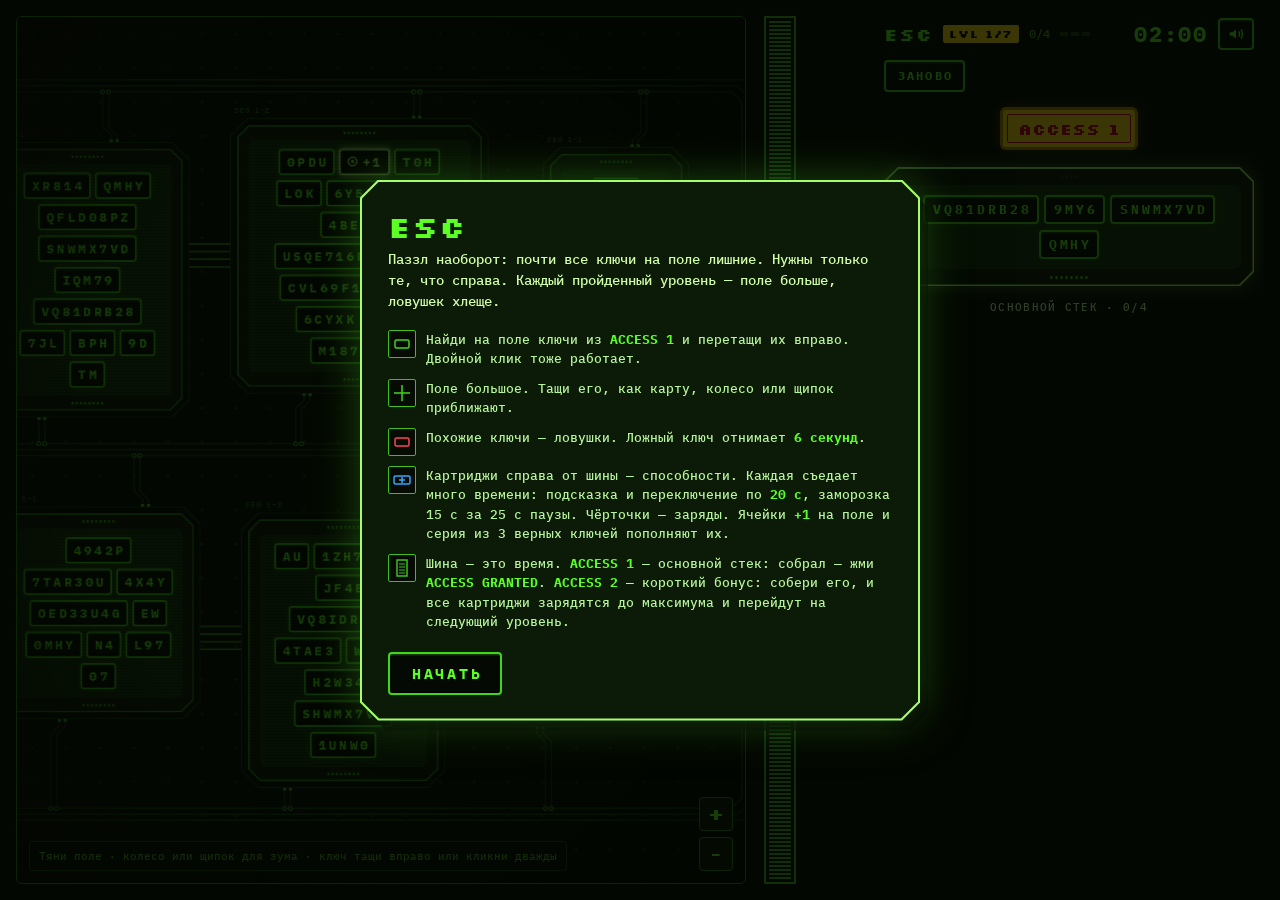
==== commit 6c0cee76: "Add files via upload" ====
--- a/esc/index.html
+++ b/esc/index.html
@@ -175,6 +175,15 @@
 .tag{background:var(--yellow);border-radius:3px;padding:4px;box-shadow:0 0 0 3px var(--yellow-deep),0 0 14px rgba(255,217,0,.35)}
 .tag span{display:block;border:1.5px solid var(--red);border-radius:2px;padding:6px 10px 5px;font:700 16px/1 var(--font-px);color:var(--red);white-space:nowrap}
 .entity.locked .tag{box-shadow:0 0 0 3px var(--yellow-deep)}
+.tag.bonus{background:#9fd8ff;box-shadow:0 0 0 3px #2a6f9e,0 0 14px rgba(47,168,255,.35)}
+.tag.bonus span{border-color:#0b3d66;color:#0b3d66}
+.entity .key{transition:opacity .2s}
+.grant{align-self:stretch;display:flex;flex-direction:column;align-items:center;gap:4px;cursor:pointer;
+  background:var(--yellow);border:0;border-radius:4px;padding:12px 14px 10px;box-shadow:0 0 0 3px var(--yellow-deep),0 0 22px rgba(255,224,20,.55);animation:grantpulse 1.1s ease-in-out infinite alternate}
+.grant span{font:700 20px/1 var(--font-px);color:var(--red);letter-spacing:.04em}
+.grant small{font:600 11px/1 var(--font-key);color:#5a4300;letter-spacing:.08em;text-transform:uppercase}
+.grant:hover{filter:brightness(1.08)}
+@keyframes grantpulse{to{box-shadow:0 0 0 3px var(--yellow-deep),0 0 34px rgba(255,224,20,.85)}}
 
 /* ---------- overlays ---------- */
 .overlay{position:fixed;inset:0;z-index:80;display:grid;place-items:center;background:var(--shade);padding:16px}
@@ -225,6 +234,7 @@
 @keyframes ring{from{transform:scale(.3);opacity:1}to{transform:scale(6);opacity:0}}
 .entity .shell.flash{animation:shellflash .55s}
 @keyframes shellflash{0%{background:#eaffd9}100%{background:var(--act-stroke)}}
+#restart .i{display:none}
 .snd{padding:5px 7px;line-height:0}
 .snd svg{width:18px;height:18px}
 .snd .x{display:none}
@@ -232,23 +242,35 @@
 .snd[aria-pressed="true"] .w{display:none}
 
 /* ---------- narrow screens ---------- */
+/* phone: bus down the left edge; access carousel on top (bonus peeks from the right); cartridges; key field below bleeding off the edge */
 @media (max-width:820px){
-  #app{grid-template-columns:minmax(0,1fr);grid-template-rows:minmax(240px,1fr) auto minmax(0,auto);gap:10px}
-  .rail{flex-direction:row;align-items:center}
-  .bus{width:auto;height:22px;flex:1}
-  .bus .lanes{background:repeating-linear-gradient(to right,var(--lane,var(--trace-hot)) 0 2px,transparent 2px 4px)}
-  .bus .drain{left:3px;top:3px;bottom:3px;right:auto;height:auto;width:calc((100% - 6px) * var(--spent,0));background:repeating-linear-gradient(to right,var(--trace) 0 2px,var(--board) 2px 4px)}
-  .abilities{flex-direction:row;gap:10px}
-  .card{width:40px;height:48px}
-  .card svg{left:8px;top:5px;width:22px;height:22px}
-  .card .port{bottom:5px;height:8px}
+  #app{grid-template-columns:32px minmax(0,1fr);grid-template-rows:auto auto minmax(0,1fr);
+    grid-template-areas:"bus panel" "bus abil" "bus field";gap:12px;
+    padding-block:10px;padding-left:max(10px,env(safe-area-inset-left,0px));padding-right:0}
+  .rail{display:contents}
+  .bus{grid-area:bus;width:32px}
+  .abilities{grid-area:abil;flex-direction:row;justify-content:center;gap:30px}
   .card .tip{display:none}
-  .panel{max-height:42vh;display:grid;grid-template-columns:1fr 1fr;gap:12px;padding:0 0 6px}
-  .hud{grid-column:1/-1}
-  .entity{gap:12px}
-  .entity .key{font-size:11px;line-height:11px;padding:5px calc(6px - .23em) 5px 6px}
-  .entity .body{padding:14px 8px}
-  .tag span{font-size:12px;padding:5px 7px 4px}
+  .field{grid-area:field;min-height:240px;border-right:0;border-radius:6px 0 0 6px}
+  .panel{grid-area:panel;display:flex;flex-direction:column;gap:8px;padding:0;overflow:visible;min-width:0}
+  .hud{gap:8px;flex-wrap:nowrap;padding-right:max(12px,env(safe-area-inset-right,0px))}
+  #restart .t{display:none}
+  #restart .i{display:inline;font:700 17px/1 var(--font-key);letter-spacing:0}
+  #restart{padding:6px 9px}
+  .brand{display:none}
+  .clock{font-size:18px}
+  .btn{font-size:11px;padding:7px 8px 7px 10px}
+  #entities{display:flex!important;gap:14px;overflow-x:auto;overflow-y:hidden;scroll-snap-type:x mandatory;padding:8px 40px 6px 2px;scrollbar-width:none;-webkit-overflow-scrolling:touch}
+  #entities::-webkit-scrollbar{display:none}
+  .entity{flex:0 0 calc(100% - 52px);scroll-snap-align:start;gap:10px}
+  .entity .emod{margin-top:2px}
+  .entity .body{padding:14px 9px}
+  .entity .keys{max-height:27vh;overflow-y:auto}
+  .entity .key{font-size:12px;line-height:12px;padding:5px calc(7px - .23em) 5px 7px}
+  .tag span{font-size:13px;padding:5px 8px 4px}
+  .state{font-size:10px}
+  .grant{position:fixed;left:50%;bottom:calc(env(safe-area-inset-bottom,0px) + 18px);transform:translateX(-50%);z-index:30;width:min(320px,78vw)}
+  .grant span{font-size:17px}
   .legend{display:none}
   .dialog h1{font-size:24px}
   .stats dd{font-size:17px}
@@ -307,7 +329,7 @@
       <span class="streak" id="streak" title="Серия: 3 верных ключа подряд дают +1 подсказку"><i></i><i></i><i></i></span>
       <span class="clock" id="clock">03:00</span>
       <button type="button" class="btn snd" id="mute" aria-label="Звук" aria-pressed="false"><svg viewBox="0 0 20 20" aria-hidden="true"><path d="M3 8h3l4-3v10l-4-3H3z" fill="currentColor"/><path class="w" d="M13 7c1.2 1.6 1.2 4.4 0 6M15.5 5c2.2 2.8 2.2 7.2 0 10" fill="none" stroke="currentColor" stroke-width="1.5"/><path class="x" d="M13 7l5 6M18 7l-5 6" stroke="currentColor" stroke-width="1.5"/></svg></button>
-      <button type="button" class="btn" id="restart">ЗАНОВО</button>
+      <button type="button" class="btn" id="restart" aria-label="Заново"><span class="t">ЗАНОВО</span><span class="i" aria-hidden="true">↻</span></button>
     </div>
     <div id="entities" style="display:contents"></div>
   </section>
@@ -322,7 +344,7 @@
       <li><span class="ic"><svg viewBox="0 0 20 20"><path d="M10 2v16M2 10h16" stroke="#3FD617" stroke-width="1.5"/></svg></span><span>Поле большое. Тащи его, как карту, колесо или щипок приближают.</span></li>
       <li><span class="ic"><svg viewBox="0 0 20 20"><rect x="3" y="6" width="14" height="8" rx="1.5" fill="none" stroke="#ff4256" stroke-width="1.5"/></svg></span><span>Похожие ключи — ловушки. Ложный ключ отнимает <b>6 секунд</b>.</span></li>
       <li><span class="ic"><svg viewBox="0 0 20 20"><rect x="2" y="6" width="16" height="8" rx="1.5" fill="none" stroke="#2fa8ff" stroke-width="1.5"/><path d="M7 10h6M10 7v6" stroke="#2fa8ff" stroke-width="1.5"/></svg></span><span>Картриджи справа от шины — способности. Каждая съедает много времени: подсказка и переключение по <b>20 с</b>, заморозка 15 с за 25 с паузы. Чёрточки — заряды. Ячейки <b>+1</b> на поле и серия из 3 верных ключей пополняют их.</span></li>
-      <li><span class="ic"><svg viewBox="0 0 20 20"><rect x="5" y="2" width="10" height="16" fill="none" stroke="#3FBF1E" stroke-width="1.5"/><path d="M7 6h6M7 9h6M7 12h6M7 15h6" stroke="#3FBF1E"/></svg></span><span>Шина — это время. <b>ACCESS 2</b> закрыт, пока не заполнен первый доступ, или пока не переключишься картриджем с полосками.</span></li>
+      <li><span class="ic"><svg viewBox="0 0 20 20"><rect x="5" y="2" width="10" height="16" fill="none" stroke="#3FBF1E" stroke-width="1.5"/><path d="M7 6h6M7 9h6M7 12h6M7 15h6" stroke="#3FBF1E"/></svg></span><span>Шина — это время. <b>ACCESS 1</b> — основной стек: собрал — жми <b>ACCESS GRANTED</b>. <b>ACCESS 2</b> — короткий бонус: собери его, и все картриджи зарядятся до максимума и перейдут на следующий уровень.</span></li>
     </ul>
     <div class="actions"><button type="button" class="btn big" id="start">НАЧАТЬ</button></div>
   </div></div></div>
@@ -365,6 +387,7 @@
   const extra = Math.max(0, n - 6), b = LEVELS[Math.min(n, 6)];
   const c = { ...b, cols: b.cols + Math.min(2, Math.floor(extra / 2)), decoys: b.decoys + Math.min(2, Math.floor((extra + 1) / 2)) };
   c.entities = n === 1 ? 1 : 2;                // level 1 has only ACCESS 1
+  c.bonus = n === 1 ? 0 : Math.max(2, Math.round(c.per / 2.5)); // ACCESS 2: optional bonus stack, 2–3× shorter
   c.time = BASE_TIME * Math.min(n, 5);
   return c;
 }
@@ -419,14 +442,15 @@
 const cam = { x: 0, y: 0, s: .8 };
 let worldW = 0, worldH = 0;
 
-function newState(lvl) {
+function newState(lvl, carry) {
   const L = levelCfg(lvl);
   const seed = (Date.now() ^ Math.floor(Math.random() * 1e9)) >>> 0;
   rnd = mulberry(seed);
   const targetSet = new Set();
-  const entities = Array.from({ length: L.entities }, (_, i) => ({ name: "ACCESS " + (i + 1), keys: [] }));
+  const sizes = [L.per, L.bonus].filter(x => x > 0);
+  const entities = sizes.map((n, i) => ({ name: "ACCESS " + (i + 1), size: n, bonus: i === 1, keys: [] }));
   for (const e of entities) {
-    while (e.keys.length < L.per) {
+    while (e.keys.length < e.size) {
       const c = randCode(9, 4);
       if (targetSet.has(c) || !c.split("").some(ch => SIM[ch])) continue;
       targetSet.add(c); e.keys.push({ code: c, found: false, el: null, slot: null });
@@ -468,7 +492,7 @@
   for (const c of L.cells) placeSpecial("+1", "cell", c);
   return {
     level: lvl, entities, modules, active: 0, total: L.time, timeLeft: L.time, running: false, over: false,
-    frozenUntil: 0, charges: { ...CFG.charges }, mistakes: 0, found: 0, hintTimer: 0, streak: 0, cellsTaken: 0
+    frozenUntil: 0, charges: { ...(carry || CFG.charges) }, mistakes: 0, found: 0, hintTimer: 0, streak: 0, cellsTaken: 0, bonus: false
   };
 }
 
@@ -622,7 +646,14 @@
   S.entities.forEach((e, i) => {
     const d = document.createElement("div");
     d.className = "entity"; d.dataset.i = i;
-    d.innerHTML = `<div class="tag"><span>${e.name}</span></div>
+    if (e.bonus) {
+      const g = document.createElement("button");
+      g.type = "button"; g.className = "grant"; g.id = "grant"; g.hidden = true;
+      g.innerHTML = `<span>ACCESS GRANTED ▸</span><small>завершить уровень · Enter</small>`;
+      g.addEventListener("click", () => { if (S.running && mainDone()) finish(true); });
+      entsBox.appendChild(g);
+    }
+    d.innerHTML = `<div class="tag${e.bonus ? " bonus" : ""}"><span>${e.name}${e.bonus ? " · BONUS" : ""}</span></div>
       <div class="emod"><div class="shell oct"><div class="body oct"><div class="ticks t prog">${"<i></i>".repeat(e.keys.length)}</div><div class="keys"></div><div class="ticks b"><i></i><i></i><i></i><i></i><i></i><i></i><i></i><i></i></div></div></div></div>
       <div class="state"></div>`;
     const box = d.querySelector(".keys");
@@ -642,8 +673,12 @@
     e.box.classList.toggle("active", !done && i === S.active && !S.over);
     e.box.classList.toggle("locked", !done && i !== S.active);
     e.box.querySelectorAll(".ticks.prog i").forEach((t, j) => t.classList.toggle("lit", j < n));
-    e.box.querySelector(".state").textContent = done ? "открыт" : i === S.active ? `заполняется · ${n}/${e.keys.length}` : `заблокирован · ${n}/${e.keys.length}`;
+    const st = `${n}/${e.keys.length}`;
+    e.box.querySelector(".state").textContent = e.bonus
+      ? (done ? "бонус собран · картриджи заряжены" : i === S.active ? `бонус: все картриджи до максимума · ${st}` : `бонус · откроется после ACCESS 1 · ${st}`)
+      : (done ? "собран" : i === S.active ? `основной стек · ${st}` : `основной стек ждёт · ${st}`);
   });
+  const g = $("grant"); if (g) g.hidden = !(S.running && mainDone());
   S.found = found;
   $("score").textContent = `${found}/${S.entities.reduce((a, e) => a + e.keys.length, 0)}`;
   renderPips("pHint", S.charges.hint); renderPips("pFreeze", S.charges.freeze); renderPips("pSwap", S.charges.swap);
@@ -1152,17 +1187,37 @@
   toast(`Ложный ключ ${code} · −${CFG.penalty} с`, "bad");
   updateClock();
 }
+const mainDone = () => S.entities[0].keys.every(k => k.found);
+// phone carousel: bring the access being filled into view
+function focusActive() {
+  const e = S.entities[S.active];
+  if (!e || !window.matchMedia("(max-width:820px)").matches) return;
+  const box = $("entities");
+  box.scrollTo({ left: e.box.offsetLeft - box.offsetLeft - 2, behavior: reduceMotion ? "auto" : "smooth" });
+}
 function afterFound(i) {
-  const e = S.entities[i];
+  const e = S.entities[i], bonusE = S.entities[1];
   const done = e.keys.every(k => k.found);
-  if (S.entities.every(x => x.keys.every(k => k.found))) { updatePanel(); finish(true); return; }
-  if (done) {
-    S.active = S.entities.findIndex(x => !x.keys.every(k => k.found));
-    toast(`${e.name} открыт · переход к ${S.entities[S.active].name}`);
-    setTimeout(() => { banner(`${e.name} OPEN`, "green"); SFX.unlock(); }, 280);
-    setTimeout(() => grant("freeze", `${e.name} открыт: +1 заморозка`, e.box.querySelector(".tag")), 900);
+  if (done && e.bonus && !S.bonus) { S.bonus = true; setTimeout(fullCharge, 350); }
+  // everything collected (or there is no bonus stack) → the level is won right away
+  if (mainDone() && (!bonusE || bonusE.keys.every(k => k.found))) { updatePanel(); setTimeout(() => finish(true), e.bonus ? 900 : 0); return; }
+  if (done && !e.bonus) {
+    S.active = 1;
+    toast("Основной стек собран. Жми ACCESS GRANTED или добери бонус ACCESS 2");
+    setTimeout(() => { banner("ACCESS GRANTED", "green"); SFX.unlock(); }, 280);
+  } else if (done && e.bonus) {
+    S.active = 0;
+    toast("Бонус собран: все картриджи заряжены. Возвращайся к ACCESS 1");
   }
   updatePanel();
+  if (done) setTimeout(focusActive, 500);
+}
+// bonus reward: every cartridge to max, carried into the next level
+function fullCharge() {
+  for (const k of Object.keys(ABILITY)) {
+    if (S.charges[k] < CFG.maxCharges) { S.charges[k] = CFG.maxCharges; chargeCard(k); }
+  }
+  updatePanel(); banner("FULL CHARGE", "blue");
 }
 
 /* recharging */
@@ -1247,7 +1302,7 @@
   if (!payTime("swap")) return;
   S.charges.swap--; S.active = o; updatePanel();
   toast(`Заполняется ${S.entities[o].name} · −${CFG.cost.swap} с`);
-  SFX.swap(); banner(`> ${S.entities[o].name}`); flashShell(S.entities[o].box);
+  SFX.swap(); banner(`> ${S.entities[o].name}`); flashShell(S.entities[o].box); focusActive();
 }
 $("abHint").addEventListener("click", useHint);
 $("abFreeze").addEventListener("click", useFreeze);
@@ -1287,7 +1342,7 @@
     if (!frozen) S.timeLeft -= dt;
     const sec = Math.ceil(S.timeLeft);
     if (sec !== S.lastSec) { S.lastSec = sec; if (!frozen && sec <= 30 && sec > 0) SFX.low(sec <= 10); }
-    if (S.timeLeft <= 0) { S.timeLeft = 0; finish(false); }
+    if (S.timeLeft <= 0) { S.timeLeft = 0; finish(mainDone()); }   // main stack done = level counts even if the bonus wasn't
     else {
       // music follows the clock: first half calm, then muffled kick, breakbeat, drum&bass at the end
       const p = 1 - S.timeLeft / S.total;
@@ -1306,6 +1361,7 @@
   SFX.init(); SFX.boot(); banner("LEVEL " + S.level, "green");
 }
 function finish(win) {
+  if (S.over) return;
   S.over = true; S.running = false;
   SFX.music(0, false);
   app.classList.remove("frozen", "low"); $("abFreeze").classList.remove("on");
@@ -1321,24 +1377,24 @@
   $("rTitle").textContent = final ? "СИСТЕМА ВЗЛОМАНА" : win ? `УРОВЕНЬ ${S.level} ПРОЙДЕН` : "СОЕДИНЕНИЕ ПОТЕРЯНО";
   $("rTitle").classList.toggle("bad", !win);
   const nl = levelCfg(S.level + 1);
-  const opened = S.entities.length > 1 ? "Оба доступа открыты" : "Доступ открыт";
+  const bonusNote = S.entities.length < 2 ? "" : S.bonus ? " Бонус собран: картриджи полные и перейдут дальше." : " Бонус ACCESS 2 не собран, заряды переходят как есть.";
   $("rSub").textContent = final
     ? `Все ${MAX_LEVEL} уровней пройдены. Ни один лишний ключ не ушёл в шину.`
     : win
-      ? `${opened}. Уровень ${S.level + 1} из ${MAX_LEVEL}: ${nl.cols * nl.rows} модулей, ${nl.entities} доступа по ${nl.per} ключей, ловушек на ключ: ${nl.decoys}, время ${fmt(nl.time)}.`
-      : `Шина опустела раньше, чем открылись доступы. Уровень ${S.level} из ${MAX_LEVEL}.`;
+      ? `Основной стек собран.${bonusNote} Уровень ${S.level + 1} из ${MAX_LEVEL}: ${nl.cols * nl.rows} модулей, стек ${nl.per} ключей + бонус ${nl.bonus}, ловушек на ключ: ${nl.decoys}, время ${fmt(nl.time)}.`
+      : `Шина опустела раньше, чем собрался основной стек. Уровень ${S.level} из ${MAX_LEVEL}.`;
   $("rKeys").textContent = `${S.found}/${total}`;
   $("rTime").textContent = fmt(S.timeLeft);
   $("rMiss").textContent = S.mistakes;
   setTimeout(() => { $("result").hidden = false; (win ? $("next") : $("again")).focus(); }, 1500);
 }
 
-async function newGame(autoStart) {
+async function newGame(autoStart, carry) {
   document.querySelectorAll(".key.ghost").forEach(g => g.remove());
   clearTimeout(S && S.hintTimer);
   SFX.music(0, false);
   try { localStorage.setItem("esc-level", String(level)); } catch (_) {}
-  S = newState(level);
+  S = newState(level, carry);
   $("lvl").textContent = `LVL ${level}/${MAX_LEVEL}`;
   app.classList.remove("frozen", "low"); field.classList.remove("win", "dead", "hit");
   for (const id of ["pHint", "pFreeze", "pSwap"]) { $(id).textContent = ""; delete $(id).dataset.ready; }
@@ -1350,7 +1406,7 @@
 
 $("start").addEventListener("click", () => start());
 $("again").addEventListener("click", () => { if (S.final) level = 1; newGame(true); });
-$("next").addEventListener("click", () => { level = Math.min(MAX_LEVEL, S.level + 1); newGame(true); });
+$("next").addEventListener("click", () => { const carry = { ...S.charges }; level = Math.min(MAX_LEVEL, S.level + 1); newGame(true, carry); });
 $("prev").addEventListener("click", () => { level = Math.max(1, S.level - 1); newGame(true); });
 $("restart").addEventListener("click", () => newGame(!$("intro").hidden ? false : true));
 
@@ -1359,6 +1415,7 @@
   if (e.key === "1") useHint();
   else if (e.key === "2") useFreeze();
   else if (e.key === "3") useSwap();
+  else if (e.key === "Enter" && S && S.running && mainDone() && $("result").hidden && $("intro").hidden) { e.preventDefault(); finish(true); }
   else if (e.key === "m" || e.key === "M" || e.key === "ь" || e.key === "Ь") { SFX.setMuted(!SFX.muted); syncMute(); }
   else if (e.key === "r" || e.key === "R" || e.key === "к" || e.key === "К") newGame(!$("intro").hidden ? false : true);
   else if (e.key === "+" || e.key === "=") zoomAt(field.clientWidth / 2, field.clientHeight / 2, cam.s * 1.2);
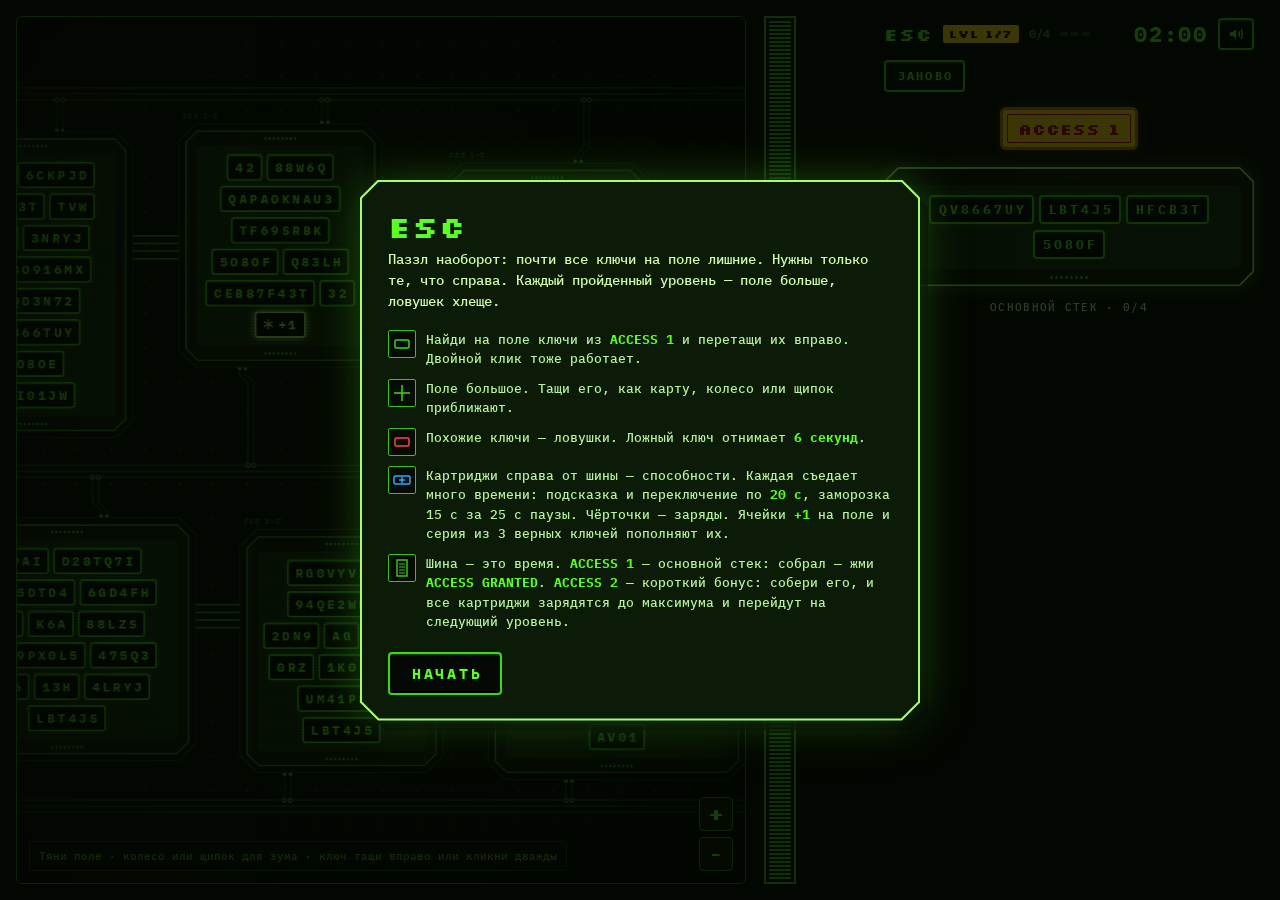
==== commit e3a3d461: "Add files via upload" ====
--- a/esc/index.html
+++ b/esc/index.html
@@ -242,34 +242,45 @@
 .snd[aria-pressed="true"] .w{display:none}
 
 /* ---------- narrow screens ---------- */
-/* phone: bus down the left edge; access carousel on top (bonus peeks from the right); cartridges; key field below bleeding off the edge */
+.dots{display:none}
+/* phone: access carousel on top (one page per stack, dots under it), key field below bleeding off the edges;
+   a dark column on the right holds the bus (top ~2/3) and the three cartridges */
 @media (max-width:820px){
-  #app{grid-template-columns:32px minmax(0,1fr);grid-template-rows:auto auto minmax(0,1fr);
-    grid-template-areas:"bus panel" "bus abil" "bus field";gap:12px;
-    padding-block:10px;padding-left:max(10px,env(safe-area-inset-left,0px));padding-right:0}
-  .rail{display:contents}
-  .bus{grid-area:bus;width:32px}
-  .abilities{grid-area:abil;flex-direction:row;justify-content:center;gap:30px}
+  #app{grid-template-columns:minmax(0,1fr) calc(63px + env(safe-area-inset-right,0px));grid-template-rows:auto minmax(0,1fr);
+    grid-template-areas:"panel side" "field side";gap:0;padding:0}
+  .rail{grid-area:side;flex-direction:column;align-items:center;gap:30px;background:#030602;border-left:1px solid var(--trace);
+    padding:15px env(safe-area-inset-right,0px) calc(env(safe-area-inset-bottom,0px) + 16px) 0}
+  .bus{flex:1 1 auto;width:32px;min-height:120px}
+  .abilities{flex-direction:column;gap:30px}
   .card .tip{display:none}
-  .field{grid-area:field;min-height:240px;border-right:0;border-radius:6px 0 0 6px}
-  .panel{grid-area:panel;display:flex;flex-direction:column;gap:8px;padding:0;overflow:visible;min-width:0}
-  .hud{gap:8px;flex-wrap:nowrap;padding-right:max(12px,env(safe-area-inset-right,0px))}
+  .field{grid-area:field;min-height:220px;border:0;border-top:1px solid var(--trace);border-radius:0}
+  .panel{grid-area:panel;display:flex;flex-direction:column;gap:6px;padding:calc(env(safe-area-inset-top,0px) + 12px) 0 8px;overflow:visible;min-width:0}
+  #entities{order:1;display:flex!important;gap:30px;overflow-x:auto;overflow-y:hidden;scroll-snap-type:x mandatory;
+    padding:10px 18px 6px max(18px,env(safe-area-inset-left,0px));scroll-padding-left:max(18px,env(safe-area-inset-left,0px));scrollbar-width:none;-webkit-overflow-scrolling:touch}
+  #entities::-webkit-scrollbar{display:none}
+  #entities::after{content:"";flex:0 0 6px}  /* lets the last page snap fully to the left edge */
+  .entity{flex:0 0 100%;scroll-snap-align:start;gap:0}
+  .entity.locked{opacity:.5}
+  .entity .tag,.entity .state{display:none}
+  .entity .emod{margin-top:0}
+  .entity .body{padding:16px 12px}
+  .entity .keys{max-height:30vh;overflow-y:auto}
+  .entity .key{font-size:14px;line-height:14px}
+  .entity[data-i="1"] .shell{background:#2a6f9e}
+  .entity[data-i="1"].active .shell{background:var(--blue)}
+  .hud{order:2;gap:8px;flex-wrap:nowrap;padding:0 12px 0 max(16px,env(safe-area-inset-left,0px))}
+  .dots{display:flex;gap:6px;flex:1;justify-content:center}
+  .dots button{width:7px;height:7px;padding:0;border:0;border-radius:50%;background:var(--line);cursor:pointer}
+  .dots button.on{background:var(--act-stroke);box-shadow:0 0 6px var(--act-stroke)}
+  .dots button.bonus{background:#2a6f9e}
+  .dots button.bonus.on{background:var(--blue);box-shadow:0 0 6px var(--blue)}
+  .brand,.score{display:none}
+  .lvl{font-size:10px}
+  .clock{margin-left:0;font-size:15px}
   #restart .t{display:none}
-  #restart .i{display:inline;font:700 17px/1 var(--font-key);letter-spacing:0}
-  #restart{padding:6px 9px}
-  .brand{display:none}
-  .clock{font-size:18px}
-  .btn{font-size:11px;padding:7px 8px 7px 10px}
-  #entities{display:flex!important;gap:14px;overflow-x:auto;overflow-y:hidden;scroll-snap-type:x mandatory;padding:8px 40px 6px 2px;scrollbar-width:none;-webkit-overflow-scrolling:touch}
-  #entities::-webkit-scrollbar{display:none}
-  .entity{flex:0 0 calc(100% - 52px);scroll-snap-align:start;gap:10px}
-  .entity .emod{margin-top:2px}
-  .entity .body{padding:14px 9px}
-  .entity .keys{max-height:27vh;overflow-y:auto}
-  .entity .key{font-size:12px;line-height:12px;padding:5px calc(7px - .23em) 5px 7px}
-  .tag span{font-size:13px;padding:5px 8px 4px}
-  .state{font-size:10px}
-  .grant{position:fixed;left:50%;bottom:calc(env(safe-area-inset-bottom,0px) + 18px);transform:translateX(-50%);z-index:30;width:min(320px,78vw)}
+  #restart .i{display:inline;font:700 15px/1 var(--font-key);letter-spacing:0}
+  #restart,.snd{padding:4px 7px}
+  .grant{position:fixed;left:calc((100% - 63px) / 2);bottom:calc(env(safe-area-inset-bottom,0px) + 18px);transform:translateX(-50%);z-index:30;width:min(300px,70vw)}
   .grant span{font-size:17px}
   .legend{display:none}
   .dialog h1{font-size:24px}
@@ -327,6 +338,7 @@
       <span class="lvl" id="lvl">LVL 1</span>
       <span class="score" id="score">0/16</span>
       <span class="streak" id="streak" title="Серия: 3 верных ключа подряд дают +1 подсказку"><i></i><i></i><i></i></span>
+      <span class="dots" id="dots" aria-label="Доступы"></span>
       <span class="clock" id="clock">03:00</span>
       <button type="button" class="btn snd" id="mute" aria-label="Звук" aria-pressed="false"><svg viewBox="0 0 20 20" aria-hidden="true"><path d="M3 8h3l4-3v10l-4-3H3z" fill="currentColor"/><path class="w" d="M13 7c1.2 1.6 1.2 4.4 0 6M15.5 5c2.2 2.8 2.2 7.2 0 10" fill="none" stroke="currentColor" stroke-width="1.5"/><path class="x" d="M13 7l5 6M18 7l-5 6" stroke="currentColor" stroke-width="1.5"/></svg></button>
       <button type="button" class="btn" id="restart" aria-label="Заново"><span class="t">ЗАНОВО</span><span class="i" aria-hidden="true">↻</span></button>
@@ -662,8 +674,31 @@
     }
     e.box = d; entsBox.appendChild(d);
   });
+  // phone pagination dots: one per stack, the bonus one is blue
+  const dots = $("dots"); dots.textContent = "";
+  S.entities.forEach((e, i) => {
+    const b = document.createElement("button"); b.type = "button";
+    b.className = e.bonus ? "bonus" : ""; b.setAttribute("aria-label", e.name);
+    b.addEventListener("click", () => scrollToEntity(i));
+    dots.appendChild(b);
+  });
+  entsBox.scrollLeft = 0;
+  syncDots();
   updatePanel();
 }
+function scrollToEntity(i) {
+  const e = S.entities[i]; if (!e) return;
+  const pad = parseFloat(getComputedStyle(entsBox).paddingLeft) || 0;
+  const left = entsBox.scrollLeft + e.box.getBoundingClientRect().left - entsBox.getBoundingClientRect().left - pad;
+  entsBox.scrollTo({ left, behavior: reduceMotion ? "auto" : "smooth" });
+}
+function syncDots() {
+  if (!S) return;
+  let best = 0, bd = Infinity;
+  S.entities.forEach((e, i) => { const d = Math.abs(e.box.getBoundingClientRect().left - entsBox.getBoundingClientRect().left); if (d < bd) { bd = d; best = i; } });
+  [...$("dots").children].forEach((b, i) => b.classList.toggle("on", i === best));
+}
+entsBox.addEventListener("scroll", () => requestAnimationFrame(syncDots), { passive: true });
 function updatePanel() {
   let found = 0;
   S.entities.forEach((e, i) => {
@@ -939,7 +974,7 @@
 }
 function centerCam() {
   const w = field.clientWidth, h = field.clientHeight;
-  cam.s = clamp(Math.min(w / worldW, h / worldH) * 1.9, .42, .85);
+  cam.s = window.matchMedia("(max-width:820px)").matches ? .85 : clamp(Math.min(w / worldW, h / worldH) * 1.9, .42, .85);
   cam.x = w / 2 - worldW * cam.s / 2; cam.y = h / 2 - worldH * cam.s / 2;
   clampCam(); applyCam();
 }
@@ -1190,10 +1225,8 @@
 const mainDone = () => S.entities[0].keys.every(k => k.found);
 // phone carousel: bring the access being filled into view
 function focusActive() {
-  const e = S.entities[S.active];
-  if (!e || !window.matchMedia("(max-width:820px)").matches) return;
-  const box = $("entities");
-  box.scrollTo({ left: e.box.offsetLeft - box.offsetLeft - 2, behavior: reduceMotion ? "auto" : "smooth" });
+  if (!S.entities[S.active] || !window.matchMedia("(max-width:820px)").matches) return;
+  scrollToEntity(S.active);
 }
 function afterFound(i) {
   const e = S.entities[i], bonusE = S.entities[1];
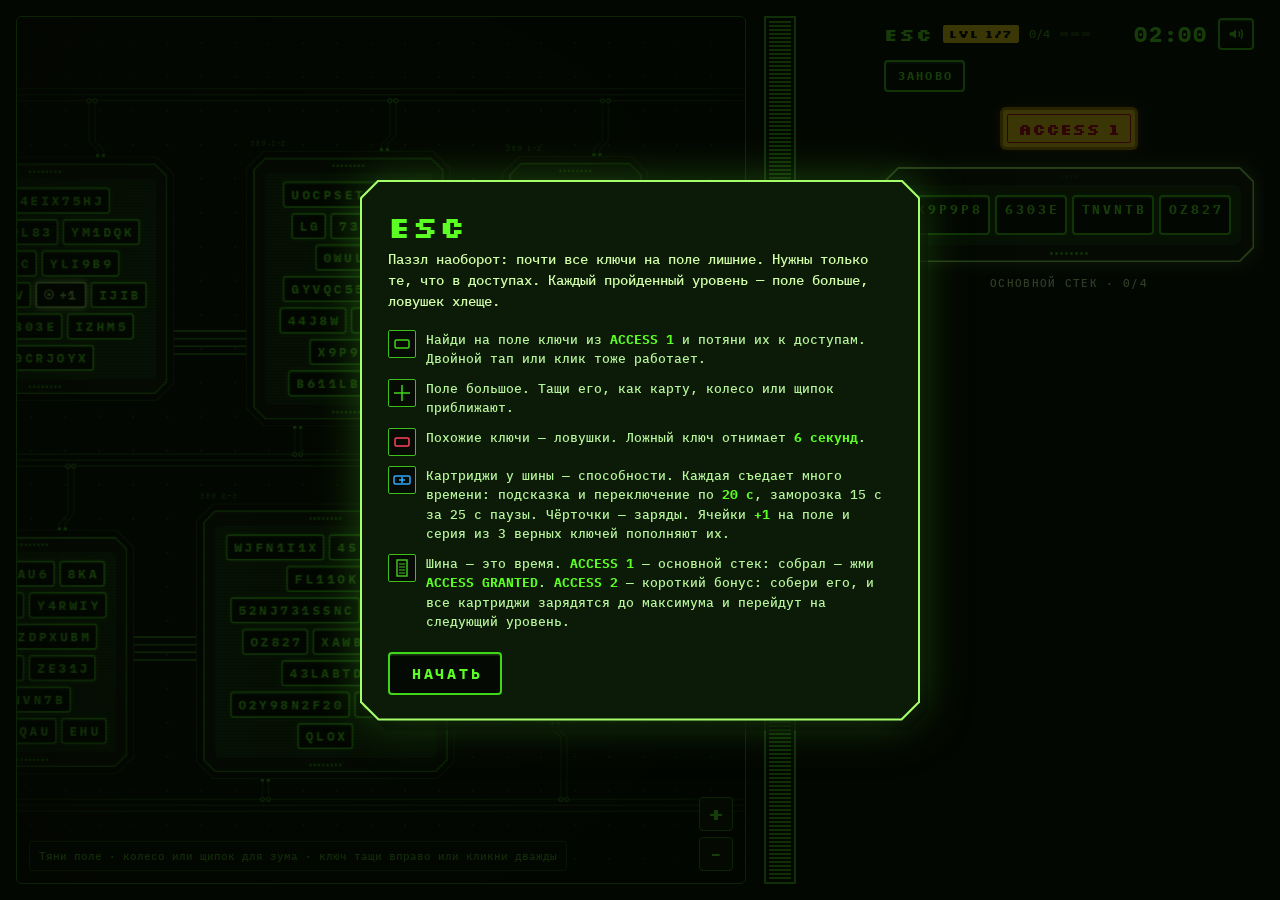
==== commit 6d153c83: "Add files via upload" ====
--- a/esc/index.html
+++ b/esc/index.html
@@ -246,17 +246,17 @@
 /* phone: access carousel on top (one page per stack, dots under it), key field below bleeding off the edges;
    a dark column on the right holds the bus (top ~2/3) and the three cartridges */
 @media (max-width:820px){
-  #app{grid-template-columns:minmax(0,1fr) calc(63px + env(safe-area-inset-right,0px));grid-template-rows:auto minmax(0,1fr);
-    grid-template-areas:"panel side" "field side";gap:0;padding:0}
-  .rail{grid-area:side;flex-direction:column;align-items:center;gap:30px;background:#030602;border-left:1px solid var(--trace);
-    padding:15px env(safe-area-inset-right,0px) calc(env(safe-area-inset-bottom,0px) + 16px) 0}
+  #app{grid-template-columns:calc(63px + env(safe-area-inset-left,0px)) minmax(0,1fr);grid-template-rows:auto minmax(0,1fr);
+    grid-template-areas:"side panel" "side field";gap:0;padding:0}
+  .rail{grid-area:side;flex-direction:column;align-items:center;gap:30px;background:#030602;border-right:1px solid var(--trace);
+    padding:15px 0 calc(env(safe-area-inset-bottom,0px) + 16px) env(safe-area-inset-left,0px)}
   .bus{flex:1 1 auto;width:32px;min-height:120px}
   .abilities{flex-direction:column;gap:30px}
   .card .tip{display:none}
   .field{grid-area:field;min-height:220px;border:0;border-top:1px solid var(--trace);border-radius:0}
   .panel{grid-area:panel;display:flex;flex-direction:column;gap:6px;padding:calc(env(safe-area-inset-top,0px) + 12px) 0 8px;overflow:visible;min-width:0}
   #entities{order:1;display:flex!important;gap:30px;overflow-x:auto;overflow-y:hidden;scroll-snap-type:x mandatory;
-    padding:10px 18px 6px max(18px,env(safe-area-inset-left,0px));scroll-padding-left:max(18px,env(safe-area-inset-left,0px));scrollbar-width:none;-webkit-overflow-scrolling:touch}
+    padding:10px max(18px,env(safe-area-inset-right,0px)) 6px 18px;scroll-padding-left:18px;scrollbar-width:none;-webkit-overflow-scrolling:touch}
   #entities::-webkit-scrollbar{display:none}
   #entities::after{content:"";flex:0 0 6px}  /* lets the last page snap fully to the left edge */
   .entity{flex:0 0 100%;scroll-snap-align:start;gap:0}
@@ -268,7 +268,7 @@
   .entity .key{font-size:14px;line-height:14px}
   .entity[data-i="1"] .shell{background:#2a6f9e}
   .entity[data-i="1"].active .shell{background:var(--blue)}
-  .hud{order:2;gap:8px;flex-wrap:nowrap;padding:0 12px 0 max(16px,env(safe-area-inset-left,0px))}
+  .hud{order:2;gap:8px;flex-wrap:nowrap;padding:0 max(12px,env(safe-area-inset-right,0px)) 0 16px}
   .dots{display:flex;gap:6px;flex:1;justify-content:center}
   .dots button{width:7px;height:7px;padding:0;border:0;border-radius:50%;background:var(--line);cursor:pointer}
   .dots button.on{background:var(--act-stroke);box-shadow:0 0 6px var(--act-stroke)}
@@ -280,11 +280,20 @@
   #restart .t{display:none}
   #restart .i{display:inline;font:700 15px/1 var(--font-key);letter-spacing:0}
   #restart,.snd{padding:4px 7px}
-  .grant{position:fixed;left:calc((100% - 63px) / 2);bottom:calc(env(safe-area-inset-bottom,0px) + 18px);transform:translateX(-50%);z-index:30;width:min(300px,70vw)}
+  .grant{position:fixed;left:calc((100% + 63px) / 2);bottom:calc(env(safe-area-inset-bottom,0px) + 18px);transform:translateX(-50%);z-index:30;width:min(300px,70vw)}
   .grant span{font-size:17px}
   .legend{display:none}
   .dialog h1{font-size:24px}
   .stats dd{font-size:17px}
+  /* intro on a phone: START pinned right under the title, rules scroll beneath it */
+  .overlay{padding:max(12px,env(safe-area-inset-top,0px)) 12px max(12px,env(safe-area-inset-bottom,0px))}
+  .dialog .body{max-height:calc(100dvh - 40px)}
+  #intro .body{display:flex;flex-direction:column;padding-top:22px}
+  #intro h1{order:0}
+  #intro .actions{order:1;position:sticky;top:-22px;z-index:2;margin:0 -26px 14px;padding:12px 26px 14px;background:var(--module);border-bottom:1px solid var(--trace)}
+  #intro .actions .btn{width:100%;font-size:17px;padding:15px 18px}
+  #intro .sub{order:2}
+  #intro .rules{order:3;margin-bottom:4px}
 }
 @media (prefers-reduced-motion:reduce){*,*::before,*::after{animation-duration:.01ms!important;animation-iteration-count:1!important;transition-duration:.01ms!important}}
 </style>
@@ -350,12 +359,12 @@
 <div class="overlay" id="intro">
   <div class="dialog"><div class="shell oct"><div class="body oct">
     <h1>ESC</h1>
-    <p class="sub">Паззл наоборот: почти все ключи на поле лишние. Нужны только те, что справа. Каждый пройденный уровень — поле больше, ловушек хлеще.</p>
+    <p class="sub">Паззл наоборот: почти все ключи на поле лишние. Нужны только те, что в доступах. Каждый пройденный уровень — поле больше, ловушек хлеще.</p>
     <ul class="rules">
-      <li><span class="ic"><svg viewBox="0 0 20 20"><rect x="3" y="6" width="14" height="8" rx="1.5" fill="none" stroke="#3FD617" stroke-width="1.5"/></svg></span><span>Найди на поле ключи из <b>ACCESS 1</b> и перетащи их вправо. Двойной клик тоже работает.</span></li>
+      <li><span class="ic"><svg viewBox="0 0 20 20"><rect x="3" y="6" width="14" height="8" rx="1.5" fill="none" stroke="#3FD617" stroke-width="1.5"/></svg></span><span>Найди на поле ключи из <b>ACCESS 1</b> и потяни их к доступам. Двойной тап или клик тоже работает.</span></li>
       <li><span class="ic"><svg viewBox="0 0 20 20"><path d="M10 2v16M2 10h16" stroke="#3FD617" stroke-width="1.5"/></svg></span><span>Поле большое. Тащи его, как карту, колесо или щипок приближают.</span></li>
       <li><span class="ic"><svg viewBox="0 0 20 20"><rect x="3" y="6" width="14" height="8" rx="1.5" fill="none" stroke="#ff4256" stroke-width="1.5"/></svg></span><span>Похожие ключи — ловушки. Ложный ключ отнимает <b>6 секунд</b>.</span></li>
-      <li><span class="ic"><svg viewBox="0 0 20 20"><rect x="2" y="6" width="16" height="8" rx="1.5" fill="none" stroke="#2fa8ff" stroke-width="1.5"/><path d="M7 10h6M10 7v6" stroke="#2fa8ff" stroke-width="1.5"/></svg></span><span>Картриджи справа от шины — способности. Каждая съедает много времени: подсказка и переключение по <b>20 с</b>, заморозка 15 с за 25 с паузы. Чёрточки — заряды. Ячейки <b>+1</b> на поле и серия из 3 верных ключей пополняют их.</span></li>
+      <li><span class="ic"><svg viewBox="0 0 20 20"><rect x="2" y="6" width="16" height="8" rx="1.5" fill="none" stroke="#2fa8ff" stroke-width="1.5"/><path d="M7 10h6M10 7v6" stroke="#2fa8ff" stroke-width="1.5"/></svg></span><span>Картриджи у шины — способности. Каждая съедает много времени: подсказка и переключение по <b>20 с</b>, заморозка 15 с за 25 с паузы. Чёрточки — заряды. Ячейки <b>+1</b> на поле и серия из 3 верных ключей пополняют их.</span></li>
       <li><span class="ic"><svg viewBox="0 0 20 20"><rect x="5" y="2" width="10" height="16" fill="none" stroke="#3FBF1E" stroke-width="1.5"/><path d="M7 6h6M7 9h6M7 12h6M7 15h6" stroke="#3FBF1E"/></svg></span><span>Шина — это время. <b>ACCESS 1</b> — основной стек: собрал — жми <b>ACCESS GRANTED</b>. <b>ACCESS 2</b> — короткий бонус: собери его, и все картриджи зарядятся до максимума и перейдут на следующий уровень.</span></li>
     </ul>
     <div class="actions"><button type="button" class="btn big" id="start">НАЧАТЬ</button></div>
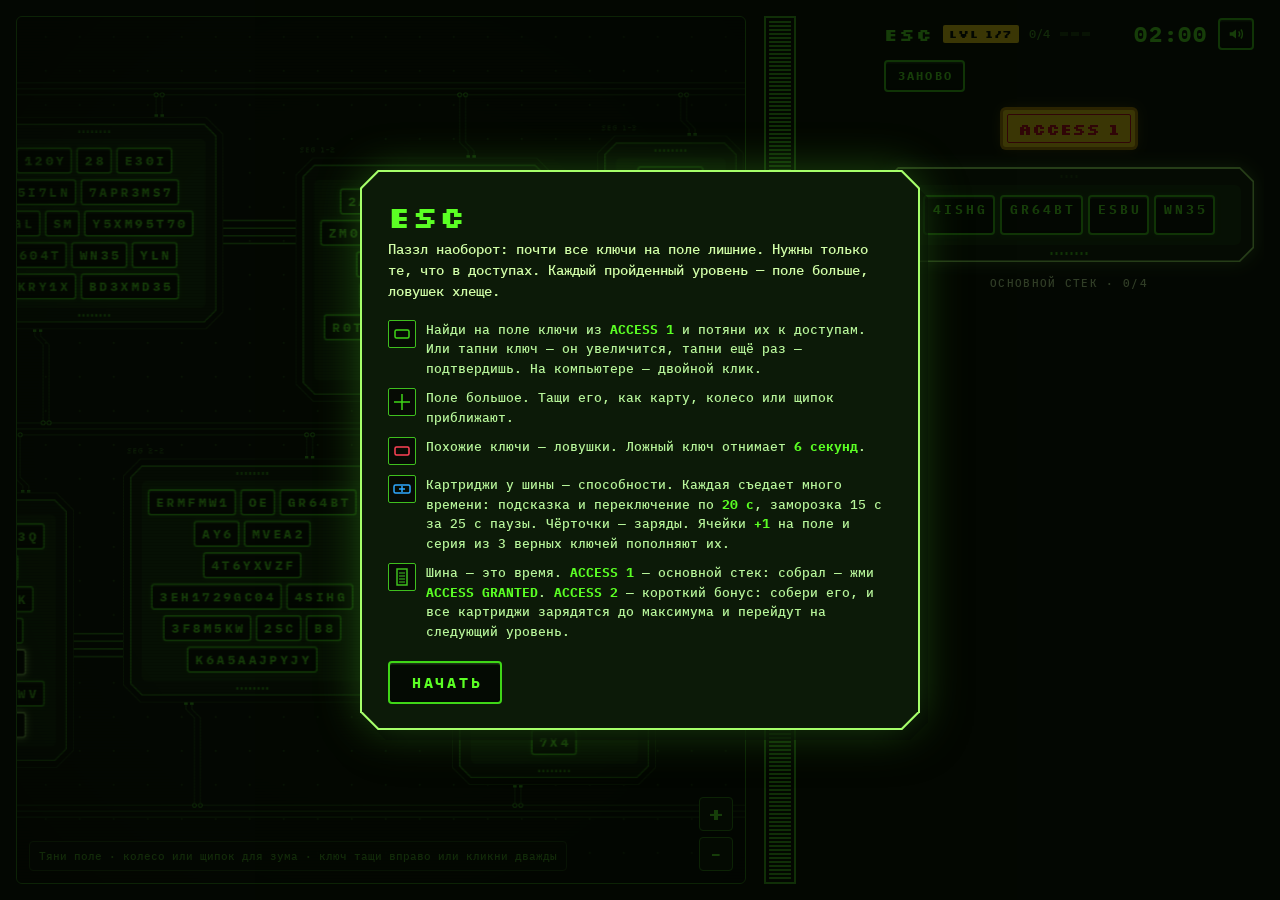
==== commit 09e5f705: "Add files via upload" ====
--- a/esc/index.html
+++ b/esc/index.html
@@ -2,7 +2,7 @@
 <html lang="ru">
 <head>
 <meta charset="utf-8">
-<meta name="viewport" content="width=device-width, initial-scale=1, viewport-fit=cover">
+<meta name="viewport" content="width=device-width, initial-scale=1, maximum-scale=1, user-scalable=no, viewport-fit=cover">
 <meta name="theme-color" content="#060b04">
 <meta name="description" content="ESC Keyhunt — паззл наоборот: найди нужные ключи среди сотен лишних, пока шина не опустела.">
 <title>ESC Keyhunt</title>
@@ -27,7 +27,8 @@
 }
 html{height:100%;box-sizing:border-box}
 *,*::before,*::after{box-sizing:inherit}
-body{height:100%;margin:0;background:var(--board);color:var(--key-text);font-family:var(--font-key);overflow:hidden;-webkit-font-smoothing:antialiased}
+body{height:100%;margin:0;background:var(--board);color:var(--key-text);font-family:var(--font-key);overflow:hidden;-webkit-font-smoothing:antialiased;
+  touch-action:manipulation;-webkit-tap-highlight-color:transparent;-webkit-touch-callout:none}  /* no browser double-tap zoom: taps belong to the game */
 button{font:inherit;color:inherit}
 [hidden]{display:none!important}
 :focus-visible{outline:2px solid var(--yellow);outline-offset:2px}
@@ -285,15 +286,13 @@
   .legend{display:none}
   .dialog h1{font-size:24px}
   .stats dd{font-size:17px}
-  /* intro on a phone: START pinned right under the title, rules scroll beneath it */
+  /* intro on a phone: rules scroll, START stays pinned to the bottom of the card */
   .overlay{padding:max(12px,env(safe-area-inset-top,0px)) 12px max(12px,env(safe-area-inset-bottom,0px))}
   .dialog .body{max-height:calc(100dvh - 40px)}
-  #intro .body{display:flex;flex-direction:column;padding-top:22px}
-  #intro h1{order:0}
-  #intro .actions{order:1;position:sticky;top:-22px;z-index:2;margin:0 -26px 14px;padding:12px 26px 14px;background:var(--module);border-bottom:1px solid var(--trace)}
+  #intro .body{padding-top:22px;padding-bottom:0}
+  #intro .rules{margin-bottom:6px}
+  #intro .actions{position:sticky;bottom:0;z-index:2;margin:0 -26px;padding:14px 26px calc(18px + env(safe-area-inset-bottom,0px));background:var(--module);border-top:1px solid var(--trace)}
   #intro .actions .btn{width:100%;font-size:17px;padding:15px 18px}
-  #intro .sub{order:2}
-  #intro .rules{order:3;margin-bottom:4px}
 }
 @media (prefers-reduced-motion:reduce){*,*::before,*::after{animation-duration:.01ms!important;animation-iteration-count:1!important;transition-duration:.01ms!important}}
 </style>
@@ -361,7 +360,7 @@
     <h1>ESC</h1>
     <p class="sub">Паззл наоборот: почти все ключи на поле лишние. Нужны только те, что в доступах. Каждый пройденный уровень — поле больше, ловушек хлеще.</p>
     <ul class="rules">
-      <li><span class="ic"><svg viewBox="0 0 20 20"><rect x="3" y="6" width="14" height="8" rx="1.5" fill="none" stroke="#3FD617" stroke-width="1.5"/></svg></span><span>Найди на поле ключи из <b>ACCESS 1</b> и потяни их к доступам. Двойной тап или клик тоже работает.</span></li>
+      <li><span class="ic"><svg viewBox="0 0 20 20"><rect x="3" y="6" width="14" height="8" rx="1.5" fill="none" stroke="#3FD617" stroke-width="1.5"/></svg></span><span>Найди на поле ключи из <b>ACCESS 1</b> и потяни их к доступам. Или тапни ключ — он увеличится, тапни ещё раз — подтвердишь. На компьютере — двойной клик.</span></li>
       <li><span class="ic"><svg viewBox="0 0 20 20"><path d="M10 2v16M2 10h16" stroke="#3FD617" stroke-width="1.5"/></svg></span><span>Поле большое. Тащи его, как карту, колесо или щипок приближают.</span></li>
       <li><span class="ic"><svg viewBox="0 0 20 20"><rect x="3" y="6" width="14" height="8" rx="1.5" fill="none" stroke="#ff4256" stroke-width="1.5"/></svg></span><span>Похожие ключи — ловушки. Ложный ключ отнимает <b>6 секунд</b>.</span></li>
       <li><span class="ic"><svg viewBox="0 0 20 20"><rect x="2" y="6" width="16" height="8" rx="1.5" fill="none" stroke="#2fa8ff" stroke-width="1.5"/><path d="M7 10h6M10 7v6" stroke="#2fa8ff" stroke-width="1.5"/></svg></span><span>Картриджи у шины — способности. Каждая съедает много времени: подсказка и переключение по <b>20 с</b>, заморозка 15 с за 25 с паузы. Чёрточки — заряды. Ячейки <b>+1</b> на поле и серия из 3 верных ключей пополняют их.</span></li>
@@ -1040,7 +1039,7 @@
     if (dist > 6) {
       if (gesture.touch && performance.now() - gesture.t < 200) {
         gesture = { type: "pan", lx: gesture.sx, ly: gesture.sy, vx: 0, vy: 0, lt: performance.now() };
-        field.classList.add("panning");
+        field.classList.add("panning"); hideFocus();
       } else startKeyDrag(e);
     }
   }
@@ -1075,8 +1074,14 @@
   if (gesture.type === "key-pending") {
     const el = gesture.el, now = performance.now();
     gesture = null;
+    if (e.pointerType !== "mouse") {
+      // touch: first tap enlarges the key, a second tap on the same key confirms it
+      if (selectedKey === el) { hideFocus(); tryCapture(el, null); }
+      else { showFocusFor(el, true); selectedKey = el; }
+      return;
+    }
     if (lastTap.el === el && now - lastTap.t < 360) { lastTap = { el: null, t: 0 }; tryCapture(el, null); }
-    else { lastTap = { el, t: now }; if (e.pointerType !== "mouse") showFocusFor(el); }
+    else lastTap = { el, t: now };
     return;
   }
   if (gesture.type === "pan") {
@@ -1159,8 +1164,9 @@
   const k = e.target.closest && e.target.closest(".key");
   if (k && !k.classList.contains("spent") && !k.dataset.cell) showFocusFor(k); else hideFocus();
 }
-function showFocusFor(k) {
-  if (cam.s > 1.25) { hideFocus(); return; }
+let selectedKey = null;   // touch: key enlarged by the first tap, waiting for the confirming tap
+function showFocusFor(k, force) {
+  if (cam.s > 1.25 && !force) { hideFocus(); return; }
   const r = k.getBoundingClientRect(), f = field.getBoundingClientRect();
   if (focus.hidden || focusText.textContent !== k.dataset.code) SFX.hover();
   focusText.textContent = k.dataset.code;
@@ -1168,7 +1174,10 @@
   focus.style.top = (r.top + r.height / 2 - f.top) + "px";
   focus.hidden = false;
 }
-function hideFocus() { focus.hidden = true; }
+function hideFocus() { focus.hidden = true; selectedKey = null; }
+// iOS Safari ignores user-scalable=no for pinch: keep pinch for the field only
+document.addEventListener("gesturestart", e => e.preventDefault());
+document.addEventListener("dblclick", e => e.preventDefault(), { passive: false });
 
 /* ---------------- game logic ---------------- */
 let toastT = 0;
